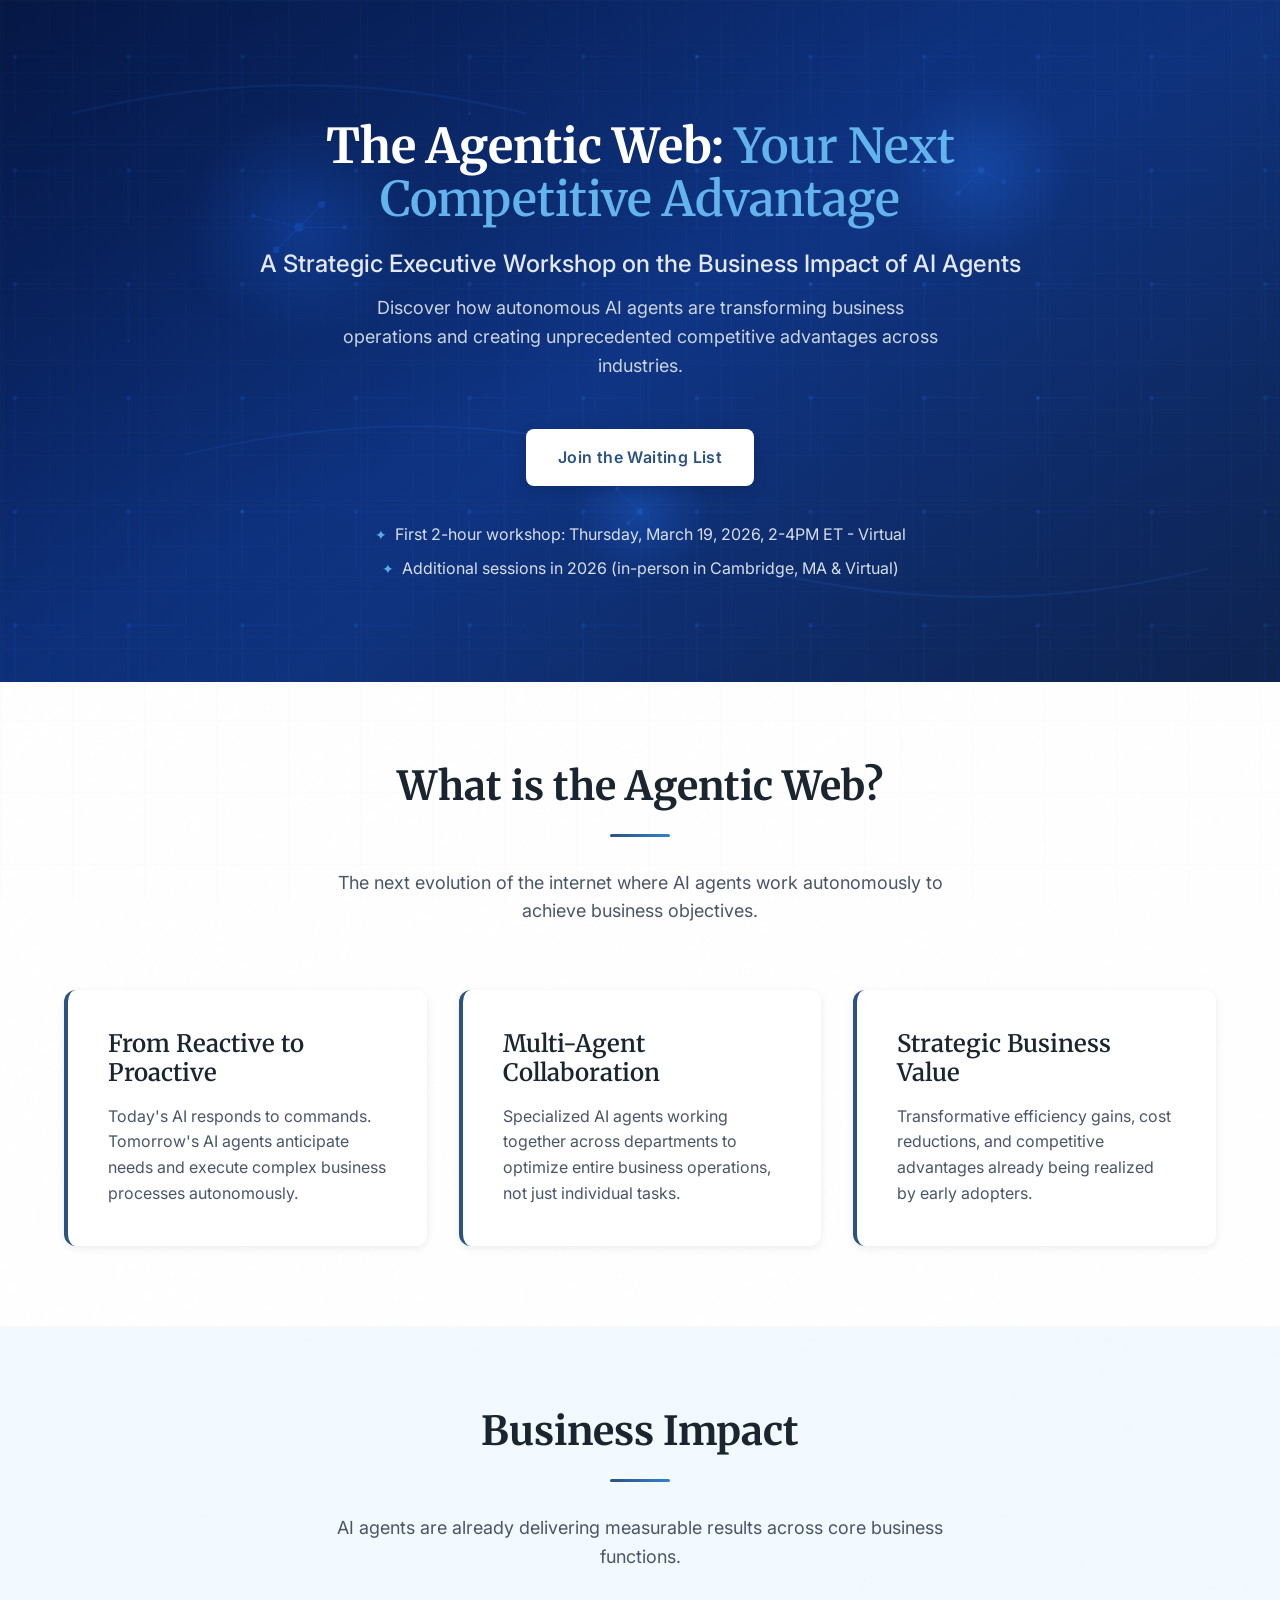
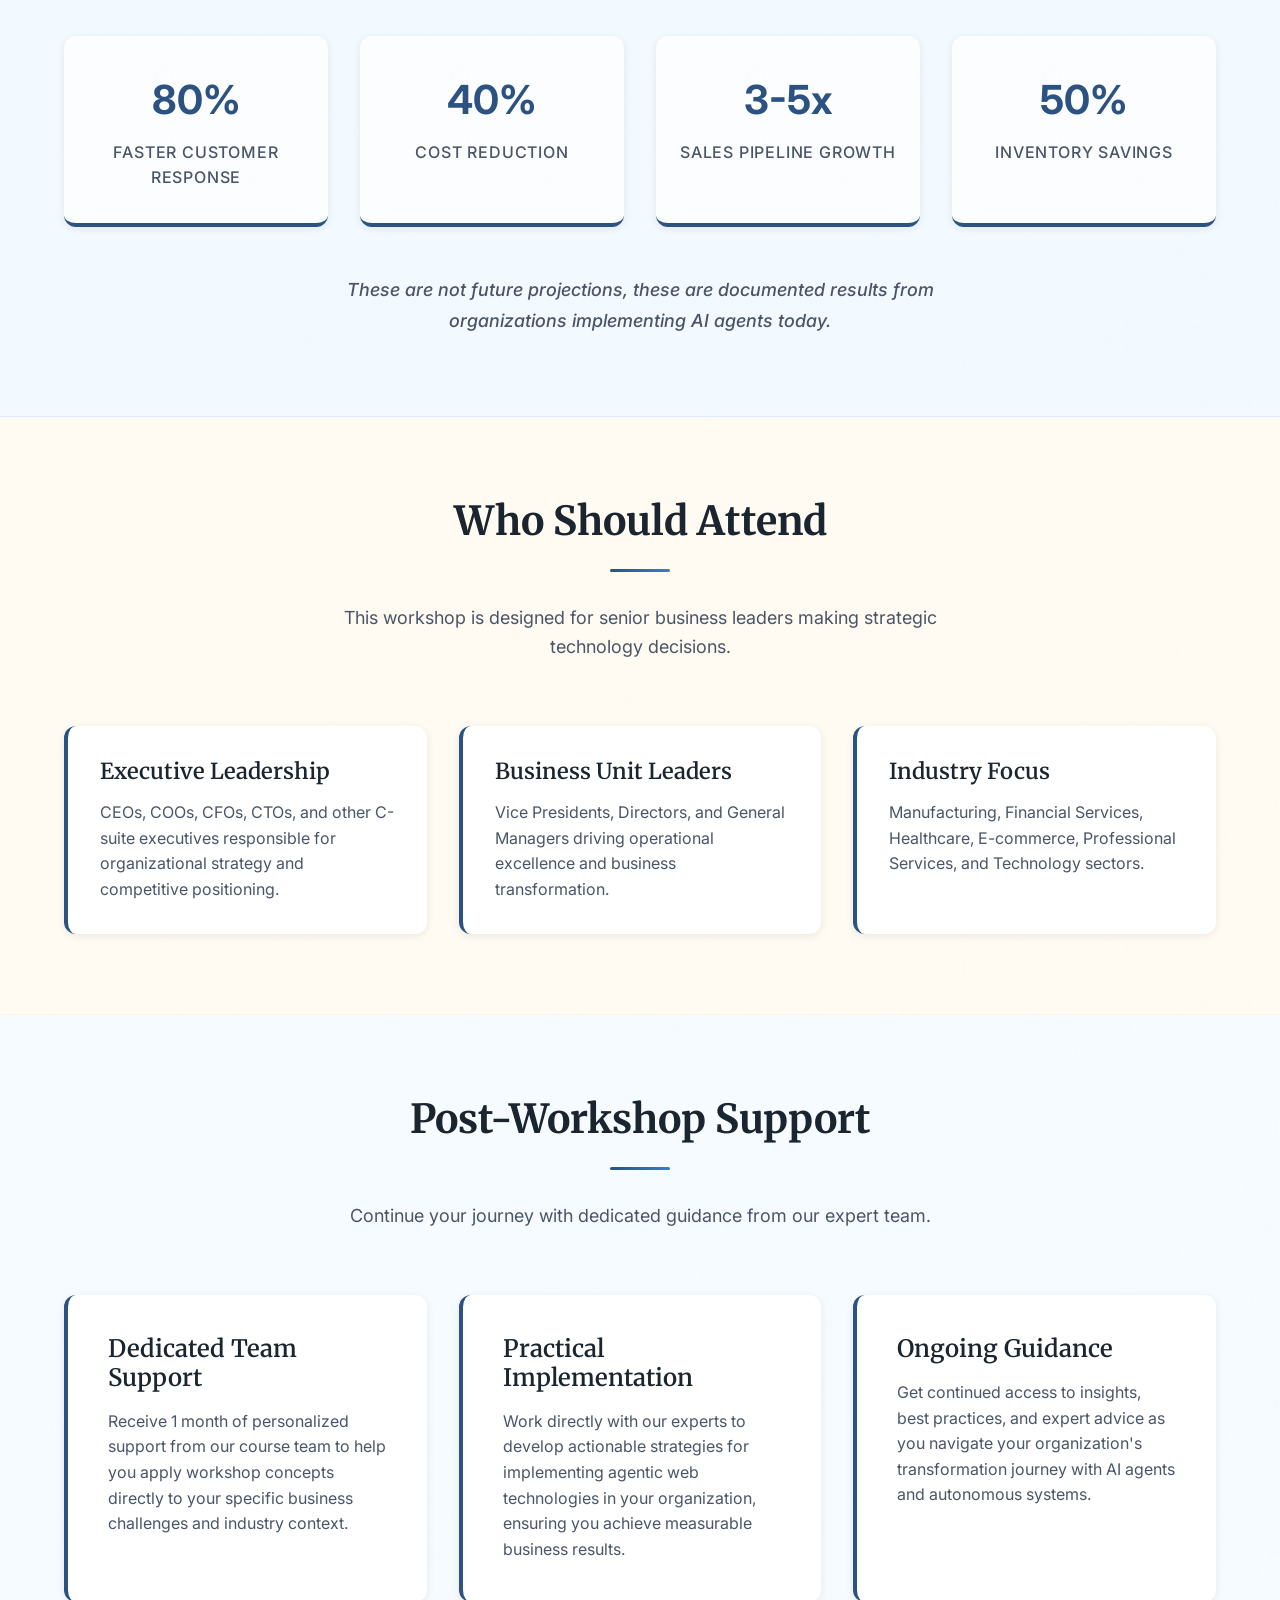
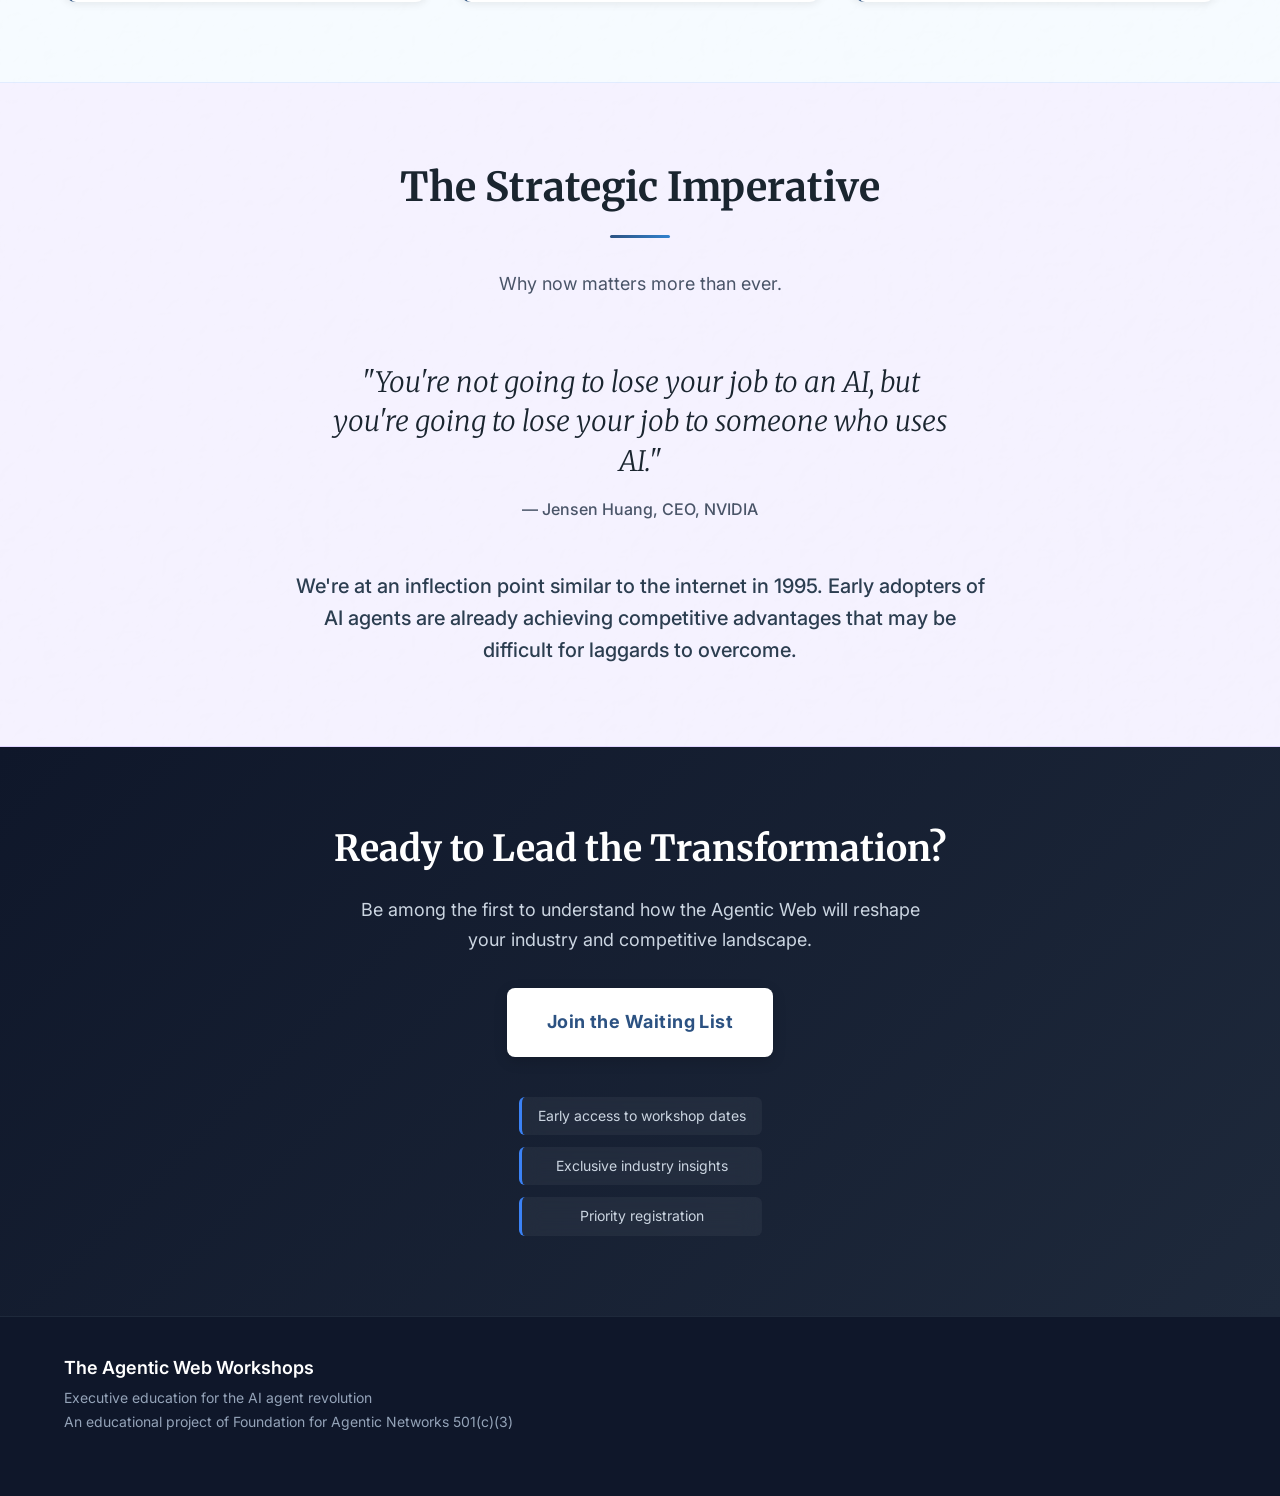
==== index.html @ 9bdf3706 "Update first workshop to Thu Mar 19 virtual, add time and Cambridge MA for future sessions Co-Author" ====
<!DOCTYPE html>
<html lang="en">
<head>
    <meta charset="UTF-8">
    <meta name="viewport" content="width=device-width, initial-scale=1.0">
    <title>The Agentic Web Workshop | Executive Education</title>

    <!-- Open Graph / Facebook -->
    <meta property="og:type" content="website">
    <meta property="og:url" content="https://agenticweb.school/">
    <meta property="og:title" content="The Agentic Web Workshop | Executive Education">
    <meta property="og:description" content="Discover how autonomous AI agents are transforming business operations and creating unprecedented competitive advantages. A strategic executive workshop on the business impact of AI agents.">
    <meta property="og:site_name" content="The Agentic Web Workshop">

    <!-- Twitter -->
    <meta property="twitter:card" content="summary">
    <meta property="twitter:url" content="https://agenticweb.school/">
    <meta property="twitter:title" content="The Agentic Web Workshop | Executive Education">
    <meta property="twitter:description" content="Discover how autonomous AI agents are transforming business operations and creating unprecedented competitive advantages. A strategic executive workshop on the business impact of AI agents.">

    <!-- Additional meta tags -->
    <meta name="description" content="Discover how autonomous AI agents are transforming business operations and creating unprecedented competitive advantages. A strategic executive workshop on the business impact of AI agents.">
    <meta name="keywords" content="AI agents, artificial intelligence, executive education, business transformation, workshop, agentic web, autonomous AI">
    <meta name="author" content="Foundation for Agentic Networks">

    <link rel="stylesheet" href="styles.css">
    <link rel="icon" type="image/svg+xml" href="favicon.svg">
    <link rel="preconnect" href="https://fonts.googleapis.com">
    <link rel="preconnect" href="https://fonts.gstatic.com" crossorigin>
    <link href="https://fonts.googleapis.com/css2?family=Inter:wght@300;400;500;600;700&family=Merriweather:wght@300;400;700&display=swap" rel="stylesheet">
</head>
<body>
    <header class="hero">
        <div class="container">
            <div class="hero-content">
                <h1>The Agentic Web: <span>Your Next Competitive Advantage</span></h1>
                <h2>A Strategic Executive Workshop on the Business Impact of AI Agents</h2>
                <p class="hero-description">Discover how autonomous AI agents are transforming business operations and creating unprecedented competitive advantages across industries.</p>
                <div class="cta-section">
                    <a href="https://forms.gle/TZWQmwri9NHWvNv88" class="cta-button primary" target="_blank">Join the Waiting List</a>
                </div>
                <div class="workshop-schedule">
                    <span class="schedule-item">First 2-hour workshop: Thursday, March 19, 2026, 2-4PM ET - Virtual</span>
                    <span class="schedule-item">Additional sessions in 2026 (in-person in Cambridge, MA & Virtual)</span>
                </div>
            </div>
        </div>
    </header>

    <main>
        <section class="overview">
            <div class="container">
                <div class="section-header">
                    <h2>What is the Agentic Web?</h2>
                    <div class="divider"></div>
                    <p class="section-subtitle">The next evolution of the internet where AI agents work autonomously to achieve business objectives.</p>
                </div>

                <div class="concept-grid">
                    <div class="concept">
                        <h3>From Reactive to Proactive</h3>
                        <p>Today's AI responds to commands. Tomorrow's AI agents anticipate needs and execute complex business processes autonomously.</p>
                    </div>
                    <div class="concept">
                        <h3>Multi-Agent Collaboration</h3>
                        <p>Specialized AI agents working together across departments to optimize entire business operations, not just individual tasks.</p>
                    </div>
                    <div class="concept">
                        <h3>Strategic Business Value</h3>
                        <p>Transformative efficiency gains, cost reductions, and competitive advantages already being realized by early adopters.</p>
                    </div>
                </div>
            </div>
        </section>

        <section class="impact">
            <div class="container">
                <div class="section-header">
                    <h2>Business Impact</h2>
                    <div class="divider"></div>
                    <p class="section-subtitle">AI agents are already delivering measurable results across core business functions.</p>
                </div>

                <div class="impact-highlights">
                    <div class="impact-stat">
                        <span class="stat-number">80%</span>
                        <span class="stat-label">Faster Customer Response</span>
                    </div>
                    <div class="impact-stat">
                        <span class="stat-number">40%</span>
                        <span class="stat-label">Cost Reduction</span>
                    </div>
                    <div class="impact-stat">
                        <span class="stat-number">3-5x</span>
                        <span class="stat-label">Sales Pipeline Growth</span>
                    </div>
                    <div class="impact-stat">
                        <span class="stat-number">50%</span>
                        <span class="stat-label">Inventory Savings</span>
                    </div>
                </div>

                <p class="impact-note">These are not future projections, these are documented results from organizations implementing AI agents today.</p>
            </div>
        </section>

        <section class="audience">
            <div class="container">
                <div class="section-header">
                    <h2>Who Should Attend</h2>
                    <div class="divider"></div>
                    <p class="section-subtitle">This workshop is designed for senior business leaders making strategic technology decisions.</p>
                </div>

                <div class="audience-highlights">
                    <div class="audience-group">
                        <h3>Executive Leadership</h3>
                        <p>CEOs, COOs, CFOs, CTOs, and other C-suite executives responsible for organizational strategy and competitive positioning.</p>
                    </div>
                    <div class="audience-group">
                        <h3>Business Unit Leaders</h3>
                        <p>Vice Presidents, Directors, and General Managers driving operational excellence and business transformation.</p>
                    </div>
                    <div class="audience-group">
                        <h3>Industry Focus</h3>
                        <p>Manufacturing, Financial Services, Healthcare, E-commerce, Professional Services, and Technology sectors.</p>
                    </div>
                </div>
            </div>
        </section>

        <section class="support">
            <div class="container">
                <div class="section-header">
                    <h2>Post-Workshop Support</h2>
                    <div class="divider"></div>
                    <p class="section-subtitle">Continue your journey with dedicated guidance from our expert team.</p>
                </div>

                <div class="support-content">
                    <div class="support-highlights">
                        <div class="support-feature">
                            <h3>Dedicated Team Support</h3>
                            <p>Receive 1 month of personalized support from our course team to help you apply workshop concepts directly to your specific business challenges and industry context.</p>
                        </div>
                        <div class="support-feature">
                            <h3>Practical Implementation</h3>
                            <p>Work directly with our experts to develop actionable strategies for implementing agentic web technologies in your organization, ensuring you achieve measurable business results.</p>
                        </div>
                        <div class="support-feature">
                            <h3>Ongoing Guidance</h3>
                            <p>Get continued access to insights, best practices, and expert advice as you navigate your organization's transformation journey with AI agents and autonomous systems.</p>
                        </div>
                    </div>
                </div>
            </div>
        </section>

        <section class="urgency">
            <div class="container">
                <div class="section-header">
                    <h2>The Strategic Imperative</h2>
                    <div class="divider"></div>
                    <p class="section-subtitle">Why now matters more than ever.</p>
                </div>

                <div class="quote-container">
                    <blockquote>"You're not going to lose your job to an AI, but you're going to lose your job to someone who uses AI."</blockquote>
                    <cite>— Jensen Huang, CEO, NVIDIA</cite>
                </div>

                <p class="urgency-message">We're at an inflection point similar to the internet in 1995. Early adopters of AI agents are already achieving competitive advantages that may be difficult for laggards to overcome.</p>
            </div>
        </section>

        </main>

    <footer class="final-cta">
        <div class="container">
            <div class="cta-content">
                <h2>Ready to Lead the Transformation?</h2>
                <p>Be among the first to understand how the Agentic Web will reshape your industry and competitive landscape.</p>
                <div class="cta-actions">
                    <a href="https://forms.gle/TZWQmwri9NHWvNv88" class="cta-button primary large" target="_blank">Join the Waiting List</a>
                    <div class="benefits">
                        <div class="benefit-item">Early access to workshop dates</div>
                        <div class="benefit-item">Exclusive industry insights</div>
                        <div class="benefit-item">Priority registration</div>
                    </div>
                </div>
            </div>
        </div>
    </footer>

    <footer class="site-footer">
        <div class="container">
            <div class="footer-content">
                <div class="footer-brand">
                    <h3>The Agentic Web Workshops</h3>
                    <p>Executive education for the AI agent revolution</p>
                    <p class="foundation-credit">An educational project of Foundation for Agentic Networks 501(c)(3)</p>
                </div>
            </div>
        </div>
  </body>
</html>
---- styles.css ----
/* Corporate Executive Education Landing Page */

/* Reset and base styles */
* {
    margin: 0;
    padding: 0;
    box-sizing: border-box;
}

body {
    font-family: 'Inter', sans-serif;
    line-height: 1.6;
    color: #2c3e50;
    background: linear-gradient(135deg, #fafafa 0%, #f5f5f4 100%),
                url('paper-texture.svg') repeat;
    background-blend-mode: overlay;
    font-weight: 400;
    position: relative;
}

body::before {
    content: '';
    position: fixed;
    top: 0;
    left: 0;
    right: 0;
    bottom: 0;
    background: url('data:image/svg+xml,<svg xmlns="http://www.w3.org/2000/svg" viewBox="0 0 100 100"><defs><pattern id="subtle" width="8" height="8" patternUnits="userSpaceOnUse"><path d="M 8 0 L 0 0 0 8" fill="none" stroke="rgba(100,116,139,0.03)" stroke-width="0.5"/></pattern></defs><rect width="100" height="100" fill="url(%23subtle)"/></svg>');
    pointer-events: none;
    z-index: 1;
}

h1, h2, h3, h4 {
    font-family: 'Merriweather', serif;
    font-weight: 700;
    line-height: 1.2;
    color: #1a252f;
}

p {
    margin-bottom: 1rem;
    color: #4a5568;
    line-height: 1.7;
}

.container {
    max-width: 1200px;
    margin: 0 auto;
    padding: 0 24px;
}

/* Hero Section */
.hero {
    background: linear-gradient(135deg, #1a365d 0%, #2c5282 50%, #2a4365 100%),
                url('hero-bg.svg') center/cover;
    background-blend-mode: overlay;
    color: #ffffff;
    padding: 120px 0 80px;
    text-align: center;
    position: relative;
    overflow: hidden;
}

.hero::before {
    content: '';
    position: absolute;
    top: 0;
    left: 0;
    right: 0;
    bottom: 0;
    background: url('data:image/svg+xml,<svg xmlns="http://www.w3.org/2000/svg" viewBox="0 0 100 100"><defs><pattern id="grid" width="10" height="10" patternUnits="userSpaceOnUse"><path d="M 10 0 L 0 0 0 10" fill="none" stroke="rgba(255,255,255,0.03)" stroke-width="0.5"/></pattern></defs><rect width="100" height="100" fill="url(%23grid)"/></svg>');
    background-size: 20px 20px;
    opacity: 0.5;
    z-index: 1;
}

.hero-content {
    position: relative;
    z-index: 10;
    max-width: 800px;
    margin: 0 auto;
}

.hero-content h1 {
    font-size: 3rem;
    font-weight: 700;
    margin-bottom: 1.5rem;
    line-height: 1.1;
    color: #ffffff;
}

.hero-content h1 span {
    color: #63b3ed;
    font-weight: 600;
}

.hero-content h2 {
    font-family: 'Inter', sans-serif;
    font-size: 1.5rem;
    font-weight: 500;
    margin-bottom: 1rem;
    color: #e2e8f0;
}

.workshop-schedule {
    display: flex;
    justify-content: center;
    gap: 0;
    margin-top: 2rem;
    margin-bottom: 1rem;
    flex-wrap: wrap;
}

.schedule-item {
    color: #e2e8f0;
    padding: 0.25rem 0.2rem;
    font-size: 1rem;
    font-family: 'Inter', sans-serif;
    font-weight: 400;
    opacity: 0.95;
    position: relative;
    transition: opacity 0.2s ease;
}

.schedule-item::before {
    content: '✦';
    color: #63b3ed;
    margin-right: 0.5rem;
    font-style: normal;
    font-size: 0.875rem;
}

.schedule-item:hover {
    opacity: 1;
    color: #ffffff;
}

.schedule-link {
    color: #f1f5f9;
    text-decoration: underline;
    transition: color 0.2s ease;
}

.schedule-link:hover {
    color: #ffffff;
}

.hero-description {
    font-family: 'Inter', sans-serif;
    font-size: 1.125rem;
    max-width: 600px;
    margin: 0 auto 3rem;
    color: #cbd5e0;
    font-weight: 400;
    line-height: 1.6;
}

.foundation-credit-hero {
    font-family: 'Inter', sans-serif;
    font-size: 0.875rem;
    color: #f1f5f9;
    font-weight: 500;
    margin-top: 1.5rem;
    opacity: 0.9;
    text-shadow: 0 1px 2px rgba(0, 0, 0, 0.3);
}

.cta-section {
    display: flex;
    justify-content: center;
    gap: 1rem;
    flex-wrap: wrap;
}

.cta-button {
    padding: 16px 32px;
    border: none;
    border-radius: 8px;
    font-family: 'Inter', sans-serif;
    font-size: 1rem;
    font-weight: 600;
    cursor: pointer;
    transition: all 0.2s ease;
    text-decoration: none;
    display: inline-block;
    text-transform: none;
    letter-spacing: 0.025em;
}

.cta-button.primary {
    background: #ffffff;
    color: #2c5282;
    box-shadow: 0 4px 14px rgba(0, 0, 0, 0.15);
}

.cta-button.primary:hover {
    background: #f7fafc;
    transform: translateY(-1px);
    box-shadow: 0 6px 20px rgba(0, 0, 0, 0.2);
}

.cta-button.secondary {
    background: transparent;
    color: #ffffff;
    border: 2px solid #ffffff;
}

.cta-button.secondary:hover {
    background: rgba(255, 255, 255, 0.1);
    border-color: #e2e8f0;
}

.cta-button.large {
    padding: 20px 40px;
    font-size: 1.125rem;
    font-weight: 700;
}

/* Common section styles */
section {
    padding: 80px 0;
    position: relative;
    z-index: 2;
}

/* Section-specific backgrounds - balanced for paper texture visibility */
section.overview {
    background: rgba(255, 255, 255, 0.4);
    border-bottom: 1px solid rgba(200, 200, 200, 0.1);
}

section.impact {
    background: rgba(230, 244, 255, 0.5);
    border-bottom: 1px solid rgba(100, 150, 255, 0.15);
}

section.audience {
    background: rgba(255, 248, 230, 0.5);
    border-bottom: 1px solid rgba(255, 200, 100, 0.15);
}

section.urgency {
    background: rgba(235, 230, 255, 0.5);
    border-bottom: 1px solid rgba(150, 100, 255, 0.2);
}

.section-header {
    text-align: center;
    margin-bottom: 4rem;
}

.section-header h2 {
    font-size: 2.5rem;
    margin-bottom: 1.5rem;
    font-weight: 700;
}

.section-header .divider {
    width: 60px;
    height: 3px;
    background: linear-gradient(90deg, #2c5282, #3182ce);
    margin: 0 auto 2rem;
    border-radius: 2px;
}

.section-subtitle {
    font-family: 'Inter', sans-serif;
    font-size: 1.125rem;
    max-width: 650px;
    margin: 0 auto;
    color: #4a5568;
    font-weight: 400;
    line-height: 1.6;
}

/* Concept Section */
.concept-grid {
    display: grid;
    grid-template-columns: repeat(auto-fit, minmax(350px, 1fr));
    gap: 2rem;
    margin-top: 3rem;
}

.concept {
    background: rgba(255, 255, 255, 0.95);
    padding: 2.5rem;
    border-radius: 12px;
    box-shadow: 0 2px 8px rgba(0, 0, 0, 0.08);
    border-left: 4px solid #2c5282;
    transition: all 0.2s ease;
}

.concept:hover {
    box-shadow: 0 4px 16px rgba(0, 0, 0, 0.12);
    transform: translateY(-2px);
}

.concept h3 {
    font-size: 1.5rem;
    margin-bottom: 1rem;
    color: #1a252f;
    font-weight: 600;
}

.concept p {
    color: #4a5568;
    line-height: 1.6;
    margin-bottom: 0;
}

/* Impact Section */
.impact-highlights {
    display: grid;
    grid-template-columns: repeat(auto-fit, minmax(200px, 1fr));
    gap: 2rem;
    margin: 3rem 0;
}

.impact-stat {
    text-align: center;
    background: rgba(255, 255, 255, 0.7);
    padding: 2rem 1.5rem;
    border-radius: 12px;
    box-shadow: 0 2px 8px rgba(0, 0, 0, 0.08);
    border-bottom: 4px solid #2c5282;
    transition: all 0.2s ease;
    position: relative;
}

.impact-stat::before {
    content: '';
    position: absolute;
    top: 0;
    left: 0;
    right: 0;
    bottom: 0;
    background: url('paper-texture.svg') center/cover;
    opacity: 0.3;
    border-radius: 12px;
    z-index: -1;
}

.impact-stat:hover {
    box-shadow: 0 4px 16px rgba(0, 0, 0, 0.12);
    transform: translateY(-2px);
}

.stat-number {
    display: block;
    font-family: 'Inter', sans-serif;
    font-size: 2.5rem;
    font-weight: 700;
    color: #2c5282;
    margin-bottom: 0.5rem;
}

.stat-label {
    font-family: 'Inter', sans-serif;
    font-size: 1rem;
    color: #4a5568;
    font-weight: 500;
    text-transform: uppercase;
    letter-spacing: 0.05em;
}

.impact-note {
    text-align: center;
    font-family: 'Inter', sans-serif;
    font-size: 1.125rem;
    color: #4a5568;
    font-weight: 500;
    max-width: 600px;
    margin: 0 auto;
    font-style: italic;
}

/* Agenda Section */
.agenda-timeline {
    max-width: 900px;
    margin: 0 auto;
}

.agenda-module {
    background: #ffffff;
    border-radius: 12px;
    margin-bottom: 2rem;
    box-shadow: 0 2px 8px rgba(0, 0, 0, 0.06);
    overflow: hidden;
    border: 1px solid #e2e8f0;
}

.module-header {
    background: linear-gradient(135deg, #2c5282 0%, #3182ce 100%);
    color: #ffffff;
    padding: 1.5rem 2rem;
    display: flex;
    justify-content: space-between;
    align-items: center;
    flex-wrap: wrap;
    gap: 1rem;
}

.module-time {
    font-family: 'Inter', sans-serif;
    font-size: 0.875rem;
    font-weight: 700;
    background: rgba(255, 255, 255, 0.15);
    padding: 6px 12px;
    border-radius: 6px;
    text-transform: uppercase;
    letter-spacing: 0.05em;
}

.module-header h3 {
    color: #ffffff;
    font-size: 1.5rem;
    margin: 0;
    font-weight: 600;
}

.module-content {
    padding: 2rem;
}

.module-content h4 {
    font-size: 1.125rem;
    color: #2c5282;
    margin-bottom: 0.75rem;
    font-weight: 600;
}

.module-content p {
    color: #4a5568;
    font-size: 1rem;
    margin-bottom: 1.5rem;
    line-height: 1.6;
}

.module-content p:last-child {
    margin-bottom: 0;
}

/* Business Impact Section */
.impact-grid {
    display: grid;
    grid-template-columns: repeat(auto-fit, minmax(350px, 1fr));
    gap: 2rem;
    margin-top: 3rem;
}

.impact-card {
    background: #ffffff;
    border-radius: 12px;
    padding: 2rem;
    box-shadow: 0 2px 8px rgba(0, 0, 0, 0.08);
    border: 1px solid #e2e8f0;
    transition: all 0.2s ease;
}

.impact-card:hover {
    box-shadow: 0 4px 16px rgba(0, 0, 0, 0.12);
    transform: translateY(-1px);
}

.card-header {
    display: flex;
    justify-content: space-between;
    align-items: flex-start;
    margin-bottom: 1.5rem;
    flex-wrap: wrap;
    gap: 0.5rem;
}

.card-header h3 {
    font-size: 1.5rem;
    color: #1a252f;
    margin: 0;
    font-weight: 600;
}

.industry-tag {
    font-family: 'Inter', sans-serif;
    font-size: 0.75rem;
    font-weight: 600;
    background: #edf2f7;
    color: #4a5568;
    padding: 4px 10px;
    border-radius: 4px;
    text-transform: uppercase;
    letter-spacing: 0.05em;
}

.metrics {
    display: flex;
    gap: 2rem;
    margin-bottom: 1.5rem;
    flex-wrap: wrap;
}

.metric {
    text-align: center;
}

.metric-value {
    display: block;
    font-family: 'Inter', sans-serif;
    font-size: 2rem;
    font-weight: 700;
    color: #2c5282;
    margin-bottom: 0.25rem;
}

.metric-label {
    font-family: 'Inter', sans-serif;
    font-size: 0.875rem;
    color: #4a5568;
    font-weight: 500;
    text-transform: uppercase;
    letter-spacing: 0.05em;
}

.case-summary {
    color: #4a5568;
    font-size: 1rem;
    line-height: 1.6;
    margin-bottom: 0;
}

/* Audience Section */
.audience-highlights {
    display: grid;
    grid-template-columns: repeat(auto-fit, minmax(300px, 1fr));
    gap: 2rem;
    margin-top: 3rem;
}

.audience-group {
    background: #ffffff;
    padding: 2rem;
    border-radius: 12px;
    box-shadow: 0 2px 8px rgba(0, 0, 0, 0.08);
    border-left: 4px solid #2c5282;
    transition: all 0.2s ease;
}

.audience-group:hover {
    box-shadow: 0 4px 16px rgba(0, 0, 0, 0.12);
    transform: translateY(-2px);
}

.audience-group h3 {
    font-size: 1.375rem;
    margin-bottom: 1rem;
    color: #1a252f;
    font-weight: 600;
}

.audience-group p {
    color: #4a5568;
    line-height: 1.6;
    margin-bottom: 0;
}

/* Urgency Section */
.quote-container {
    text-align: center;
    margin: 3rem auto;
    max-width: 700px;
}

.quote-container blockquote {
    font-family: 'Merriweather', serif;
    font-size: 2rem;
    font-weight: 600;
    line-height: 1.3;
    margin-bottom: 1rem;
    color: #1e293b;
    position: relative;
}

.quote-container cite {
    font-family: 'Inter', sans-serif;
    font-size: 1rem;
    color: #4a5568;
    font-style: normal;
    font-weight: 500;
}

/* Urgency Section */
.urgency {
    background: #f8fafc;
}

/* Support Section */
.support {
    background: rgba(240, 248, 255, 0.6);
    border-bottom: 1px solid rgba(100, 150, 255, 0.15);
}

.support-highlights {
    display: grid;
    grid-template-columns: repeat(auto-fit, minmax(350px, 1fr));
    gap: 2rem;
    margin-top: 3rem;
}

.support-feature {
    background: #ffffff;
    padding: 2.5rem;
    border-radius: 12px;
    box-shadow: 0 2px 8px rgba(0, 0, 0, 0.08);
    border-left: 4px solid #2c5282;
    transition: all 0.2s ease;
}

.support-feature:hover {
    box-shadow: 0 4px 16px rgba(0, 0, 0, 0.12);
    transform: translateY(-2px);
}

.support-feature h3 {
    font-size: 1.5rem;
    margin-bottom: 1rem;
    color: #1a252f;
    font-weight: 600;
}

.support-feature p {
    color: #4a5568;
    line-height: 1.6;
    margin-bottom: 0;
}

.urgency .quote-container blockquote {
    color: #1a252f !important;
    font-size: 1.75rem;
    line-height: 1.4;
}

.urgency .quote-container cite {
    color: #4a5568;
}

.urgency-message {
    text-align: center;
    font-family: 'Inter', sans-serif;
    font-size: 1.25rem;
    line-height: 1.6;
    color: #2c3e50;
    max-width: 700px;
    margin: 2rem auto 0;
    font-weight: 500;
}

/* Strategic Imperative Section */
.strategic-imperative {
    background: linear-gradient(135deg, #1e293b 0%, #334155 100%);
    color: #ffffff;
    padding: 100px 0;
}

.imperative-content {
    max-width: 800px;
    margin: 0 auto;
    text-align: center;
}

.strategic-imperative h2 {
    color: #ffffff;
    font-size: 2.5rem;
    margin-bottom: 3rem;
    font-weight: 700;
}

.quote-container {
    margin-bottom: 3rem;
    padding: 0 2rem;
}

.quote-container blockquote {
    font-family: 'Merriweather', serif;
    font-size: 1.875rem;
    font-weight: 300;
    font-style: italic;
    line-height: 1.3;
    margin-bottom: 1rem;
    color: #f1f5f9;
    position: relative;
}


.quote-container cite {
    font-family: 'Inter', sans-serif;
    font-size: 1rem;
    color: #94a3b8;
    font-style: normal;
    font-weight: 500;
}

.strategic-imperative p {
    font-family: 'Inter', sans-serif;
    font-size: 1.125rem;
    line-height: 1.7;
    color: #cbd5e1;
    margin-bottom: 0;
}

/* Final CTA Section */
.final-cta {
    background: linear-gradient(135deg, #0f172a 0%, #1e293b 100%);
    color: #ffffff;
    padding: 80px 0;
    text-align: center;
}

.cta-content h2 {
    color: #ffffff;
    font-size: 2.25rem;
    margin-bottom: 1.5rem;
    font-weight: 700;
}

.cta-content p {
    font-family: 'Inter', sans-serif;
    font-size: 1.125rem;
    color: #cbd5e1;
    margin-bottom: 2rem;
    max-width: 600px;
    margin-left: auto;
    margin-right: auto;
}

.cta-actions {
    display: flex;
    flex-direction: column;
    align-items: center;
    gap: 1rem;
}

.benefits {
    display: flex;
    flex-direction: column;
    gap: 0.75rem;
    margin-top: 1.5rem;
    max-width: 400px;
    margin-left: auto;
    margin-right: auto;
}

.benefit-item {
    font-family: 'Inter', sans-serif;
    font-size: 0.875rem;
    color: #cbd5e1;
    text-align: center;
    padding: 0.5rem 1rem;
    background: rgba(255, 255, 255, 0.05);
    border-radius: 6px;
    border-left: 3px solid #3b82f6;
    backdrop-filter: blur(10px);
}

/* Site Footer */
.site-footer {
    background: #0f172a;
    color: #ffffff;
    padding: 40px 0 30px;
    border-top: 1px solid #1e293b;
}

.footer-content {
    display: flex;
    justify-content: space-between;
    align-items: center;
    margin-bottom: 2rem;
    flex-wrap: wrap;
    gap: 1rem;
}

.footer-brand h3 {
    font-family: 'Inter', sans-serif;
    font-size: 1.125rem;
    color: #ffffff;
    margin-bottom: 0.5rem;
    font-weight: 600;
}

.footer-brand p {
    font-family: 'Inter', sans-serif;
    color: #94a3b8;
    font-size: 0.875rem;
    margin-bottom: 0;
}

.footer-contact {
    font-family: 'Inter', sans-serif;
}

.footer-contact a {
    color: #3b82f6;
    text-decoration: none;
    font-weight: 500;
    transition: color 0.2s ease;
}

.footer-contact a:hover {
    color: #60a5fa;
}

.footer-bottom {
    padding-top: 1.5rem;
    border-top: 1px solid #1e293b;
    text-align: center;
}

.footer-bottom p {
    font-family: 'Inter', sans-serif;
    color: #64748b;
    font-size: 0.75rem;
    margin-bottom: 0;
}

/* Responsive Design */
@media (max-width: 968px) {
    .hero-content h1 {
        font-size: 2.75rem;
    }

    .hero-content h2 {
        font-size: 1.5rem;
    }

    .workshop-details {
        gap: 1.5rem;
    }

    .outcomes-grid {
        grid-template-columns: repeat(auto-fit, minmax(250px, 1fr));
        gap: 1.5rem;
    }

    .impact-grid {
        grid-template-columns: 1fr;
        gap: 1.5rem;
    }

    .audience-composition {
        grid-template-columns: 1fr;
        gap: 2rem;
    }

    .footer-content {
        grid-template-columns: 1fr;
        gap: 2rem;
    }

    .metrics {
        gap: 1.5rem;
    }
}

@media (max-width: 640px) {
    .container {
        padding: 0 16px;
    }

    section {
        padding: 60px 0;
    }

    .hero {
        padding: 80px 0 60px;
    }

    .hero-content h1 {
        font-size: 2.25rem;
    }

    .hero-content h2 {
        font-size: 1.25rem;
    }

    .workshop-details {
        flex-direction: column;
        align-items: center;
        gap: 1rem;
    }

    .cta-section {
        flex-direction: column;
        align-items: center;
    }

    .cta-button {
        width: 100%;
        max-width: 280px;
    }

    .section-header h2 {
        font-size: 2rem;
    }

    .outcomes-grid {
        grid-template-columns: 1fr;
    }

    .agenda-module {
        margin-bottom: 1.5rem;
    }

    .module-header {
        padding: 1.25rem 1.5rem;
    }

    .module-content {
        padding: 1.5rem;
    }

    .module-header h3 {
        font-size: 1.25rem;
    }

    .card-header {
        flex-direction: column;
        align-items: flex-start;
    }

    .metrics {
        justify-content: center;
        gap: 2rem;
    }

    .metric-value {
        font-size: 1.75rem;
    }

    .role-categories {
        grid-template-columns: 1fr;
    }

    .industry-grid {
        grid-template-columns: repeat(2, 1fr);
    }

    .quote-container blockquote {
        font-size: 1.5rem;
    }

    .strategic-imperative h2 {
        font-size: 2rem;
    }

    .registration-cta {
        padding: 60px 0;
    }

    .registration-cta h2 {
        font-size: 2rem;
    }
}

@media (max-width: 480px) {
    .hero-content h1 {
        font-size: 1.875rem;
    }

    .hero-content h2 {
        font-size: 1.125rem;
    }

    .hero-description {
        font-size: 1rem;
    }

    .section-header h2 {
        font-size: 1.75rem;
    }

    .outcome {
        padding: 2rem 1.5rem;
    }

    .impact-card {
        padding: 1.5rem;
    }

    .module-header {
        flex-direction: column;
        align-items: flex-start;
        gap: 0.75rem;
    }

    .quote-container {
        padding: 0 1rem;
    }

    .quote-container blockquote {
        font-size: 1.25rem;
    }
}
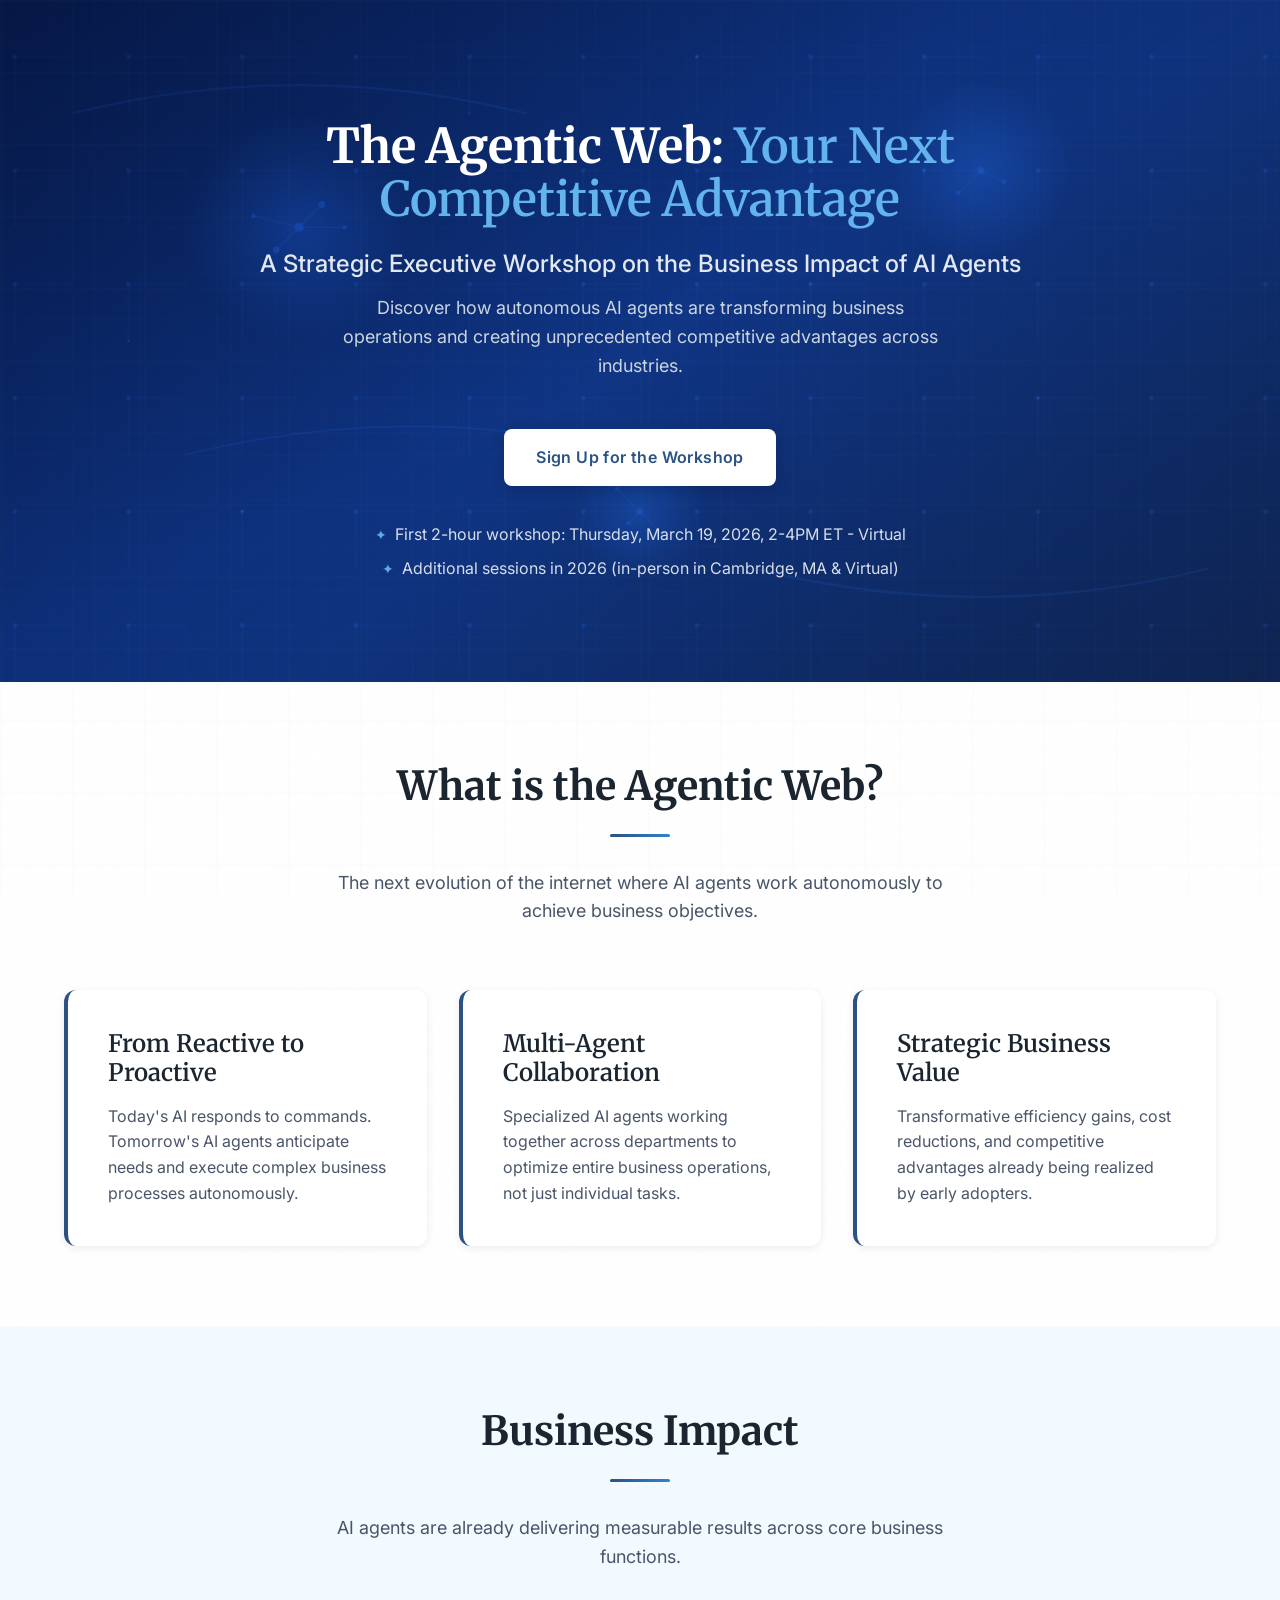
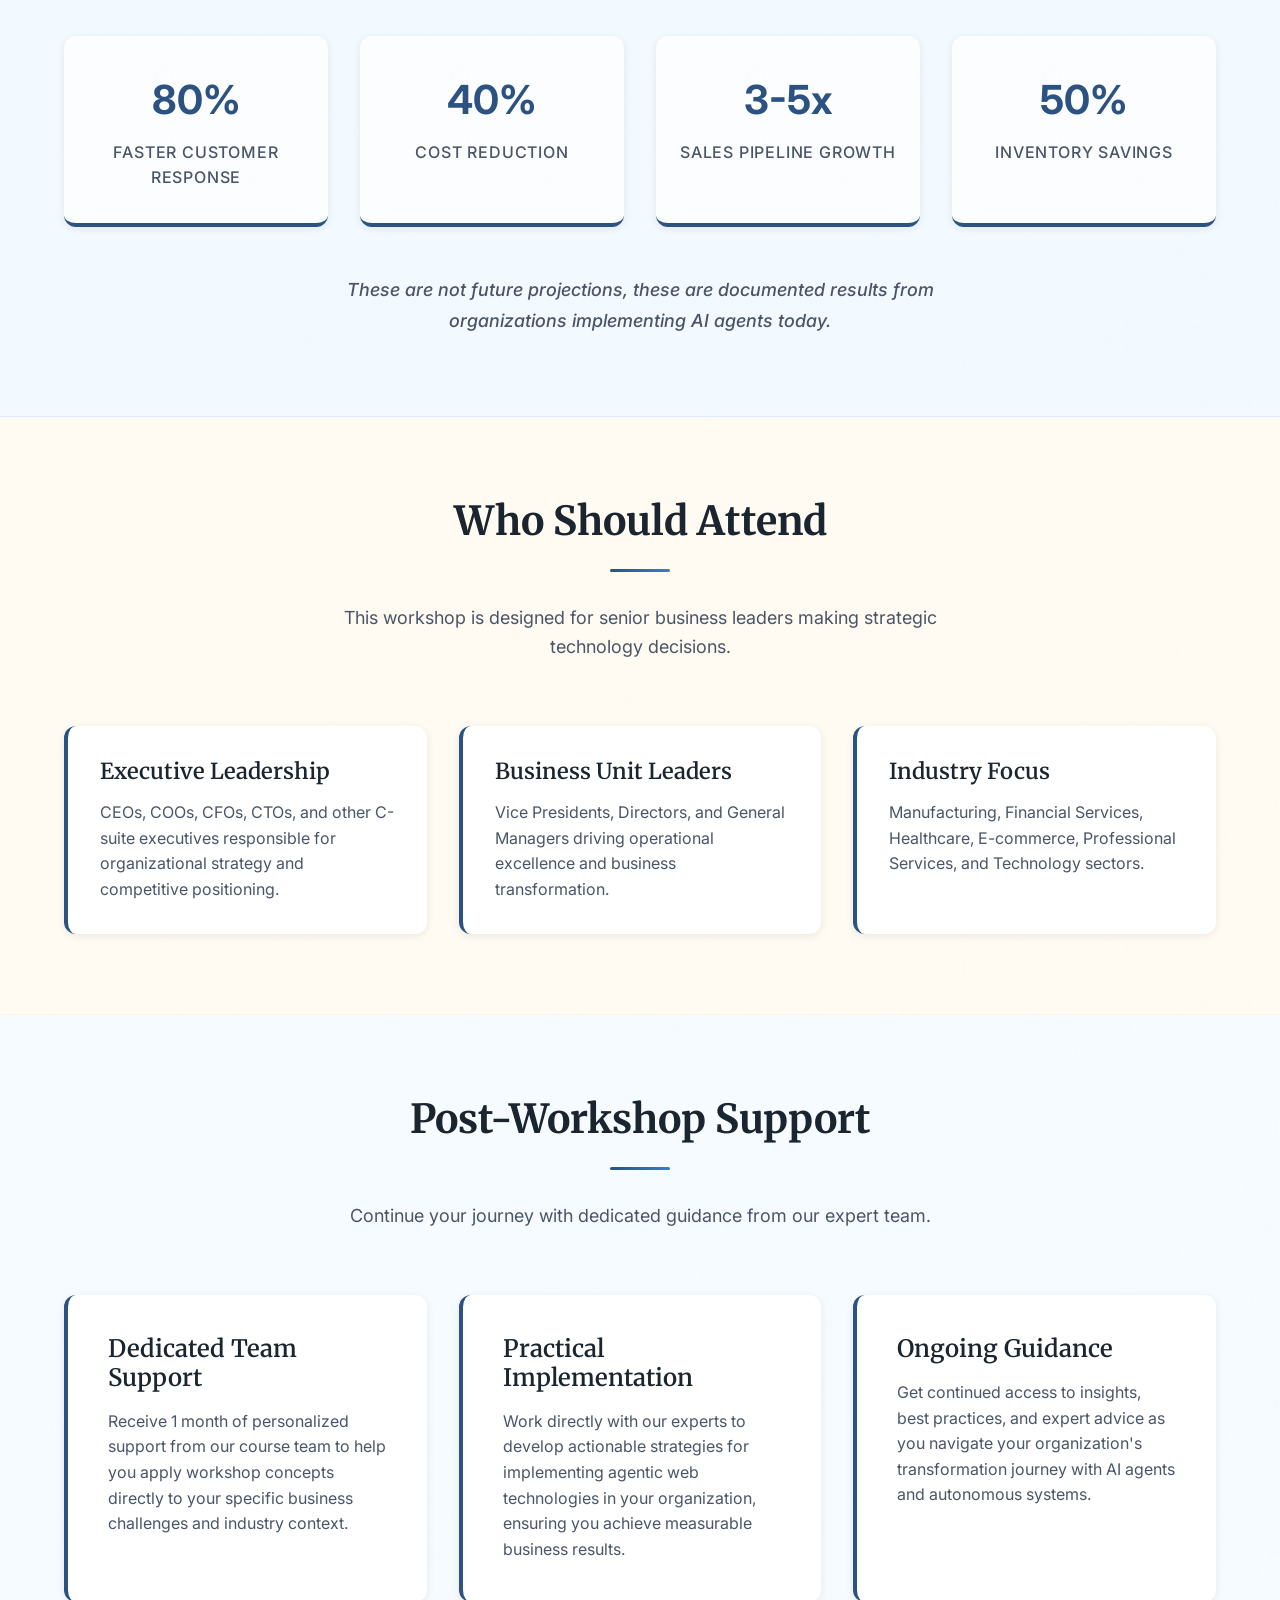
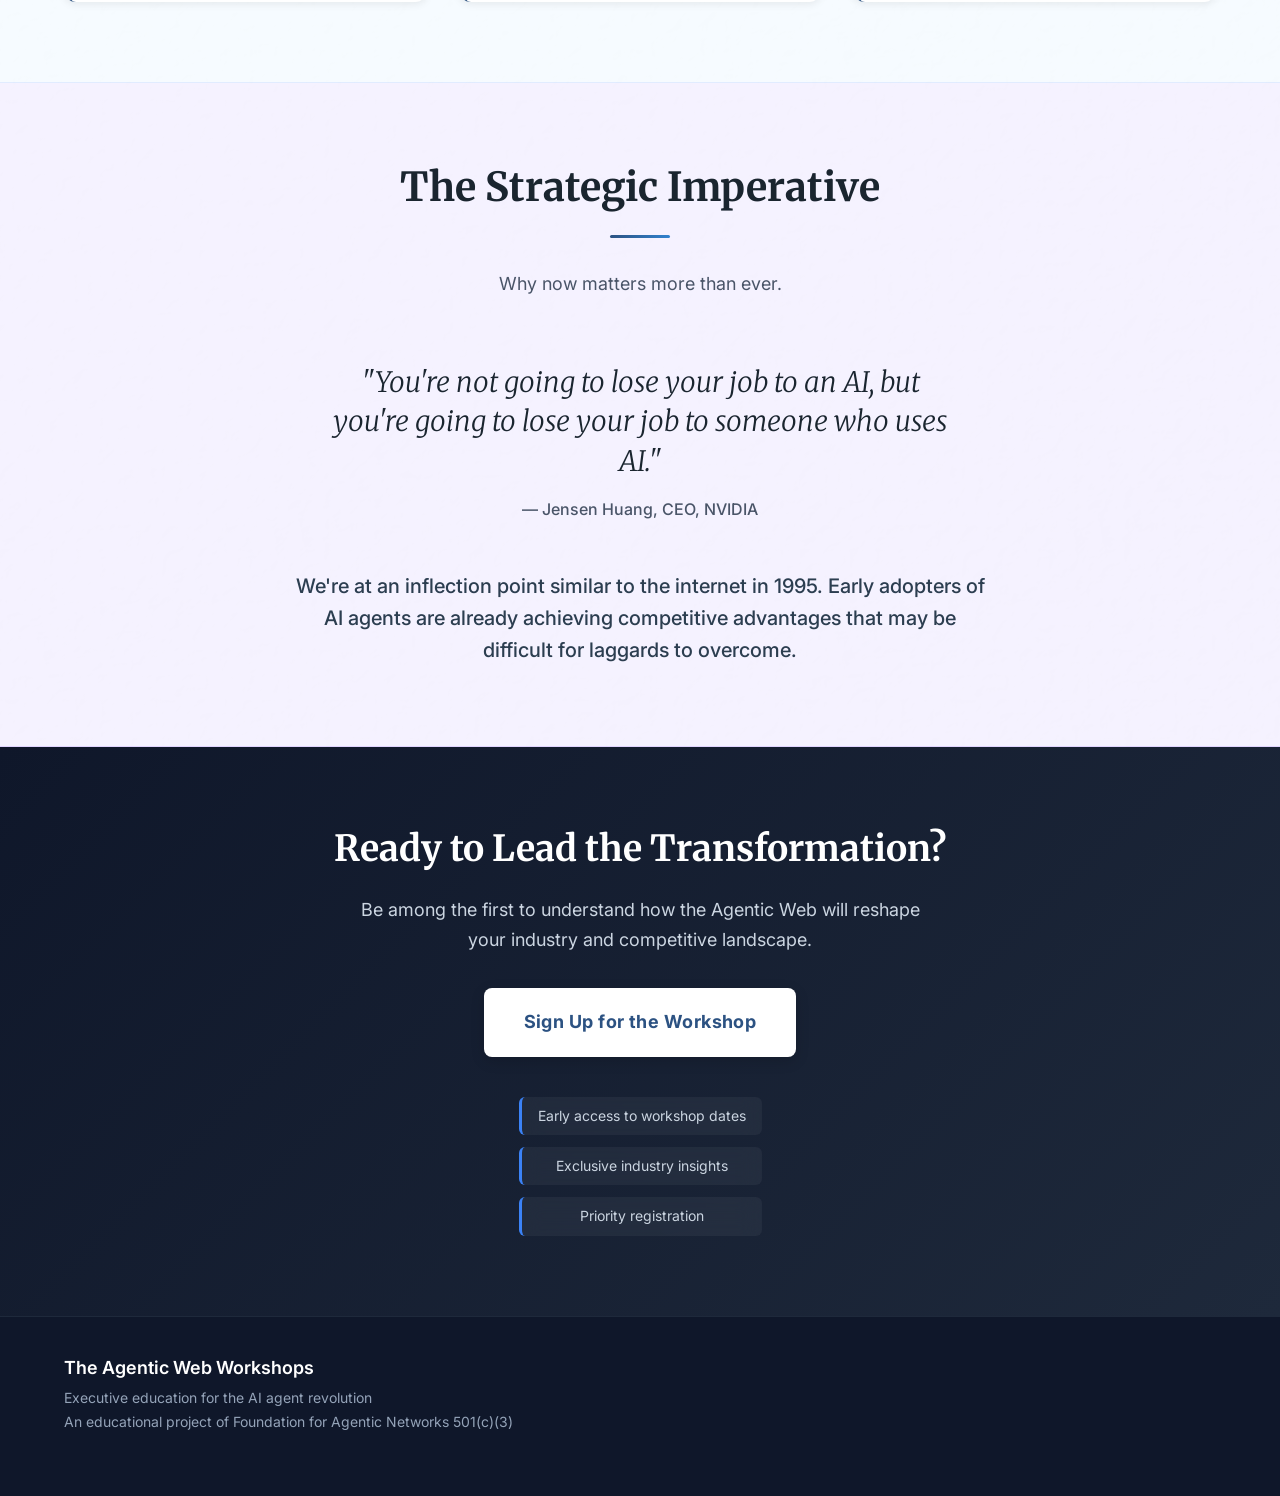
==== commit 0d9eee83: "Rename CTA button from 'Join the Waiting List' to 'Sign Up for the Workshop' Co-Authored-By: Claude " ====
--- a/index.html
+++ b/index.html
@@ -37,7 +37,7 @@
                 <h2>A Strategic Executive Workshop on the Business Impact of AI Agents</h2>
                 <p class="hero-description">Discover how autonomous AI agents are transforming business operations and creating unprecedented competitive advantages across industries.</p>
                 <div class="cta-section">
-                    <a href="https://forms.gle/TZWQmwri9NHWvNv88" class="cta-button primary" target="_blank">Join the Waiting List</a>
+                    <a href="https://forms.gle/TZWQmwri9NHWvNv88" class="cta-button primary" target="_blank">Sign Up for the Workshop</a>
                 </div>
                 <div class="workshop-schedule">
                     <span class="schedule-item">First 2-hour workshop: Thursday, March 19, 2026, 2-4PM ET - Virtual</span>
@@ -181,7 +181,7 @@
                 <h2>Ready to Lead the Transformation?</h2>
                 <p>Be among the first to understand how the Agentic Web will reshape your industry and competitive landscape.</p>
                 <div class="cta-actions">
-                    <a href="https://forms.gle/TZWQmwri9NHWvNv88" class="cta-button primary large" target="_blank">Join the Waiting List</a>
+                    <a href="https://forms.gle/TZWQmwri9NHWvNv88" class="cta-button primary large" target="_blank">Sign Up for the Workshop</a>
                     <div class="benefits">
                         <div class="benefit-item">Early access to workshop dates</div>
                         <div class="benefit-item">Exclusive industry insights</div>
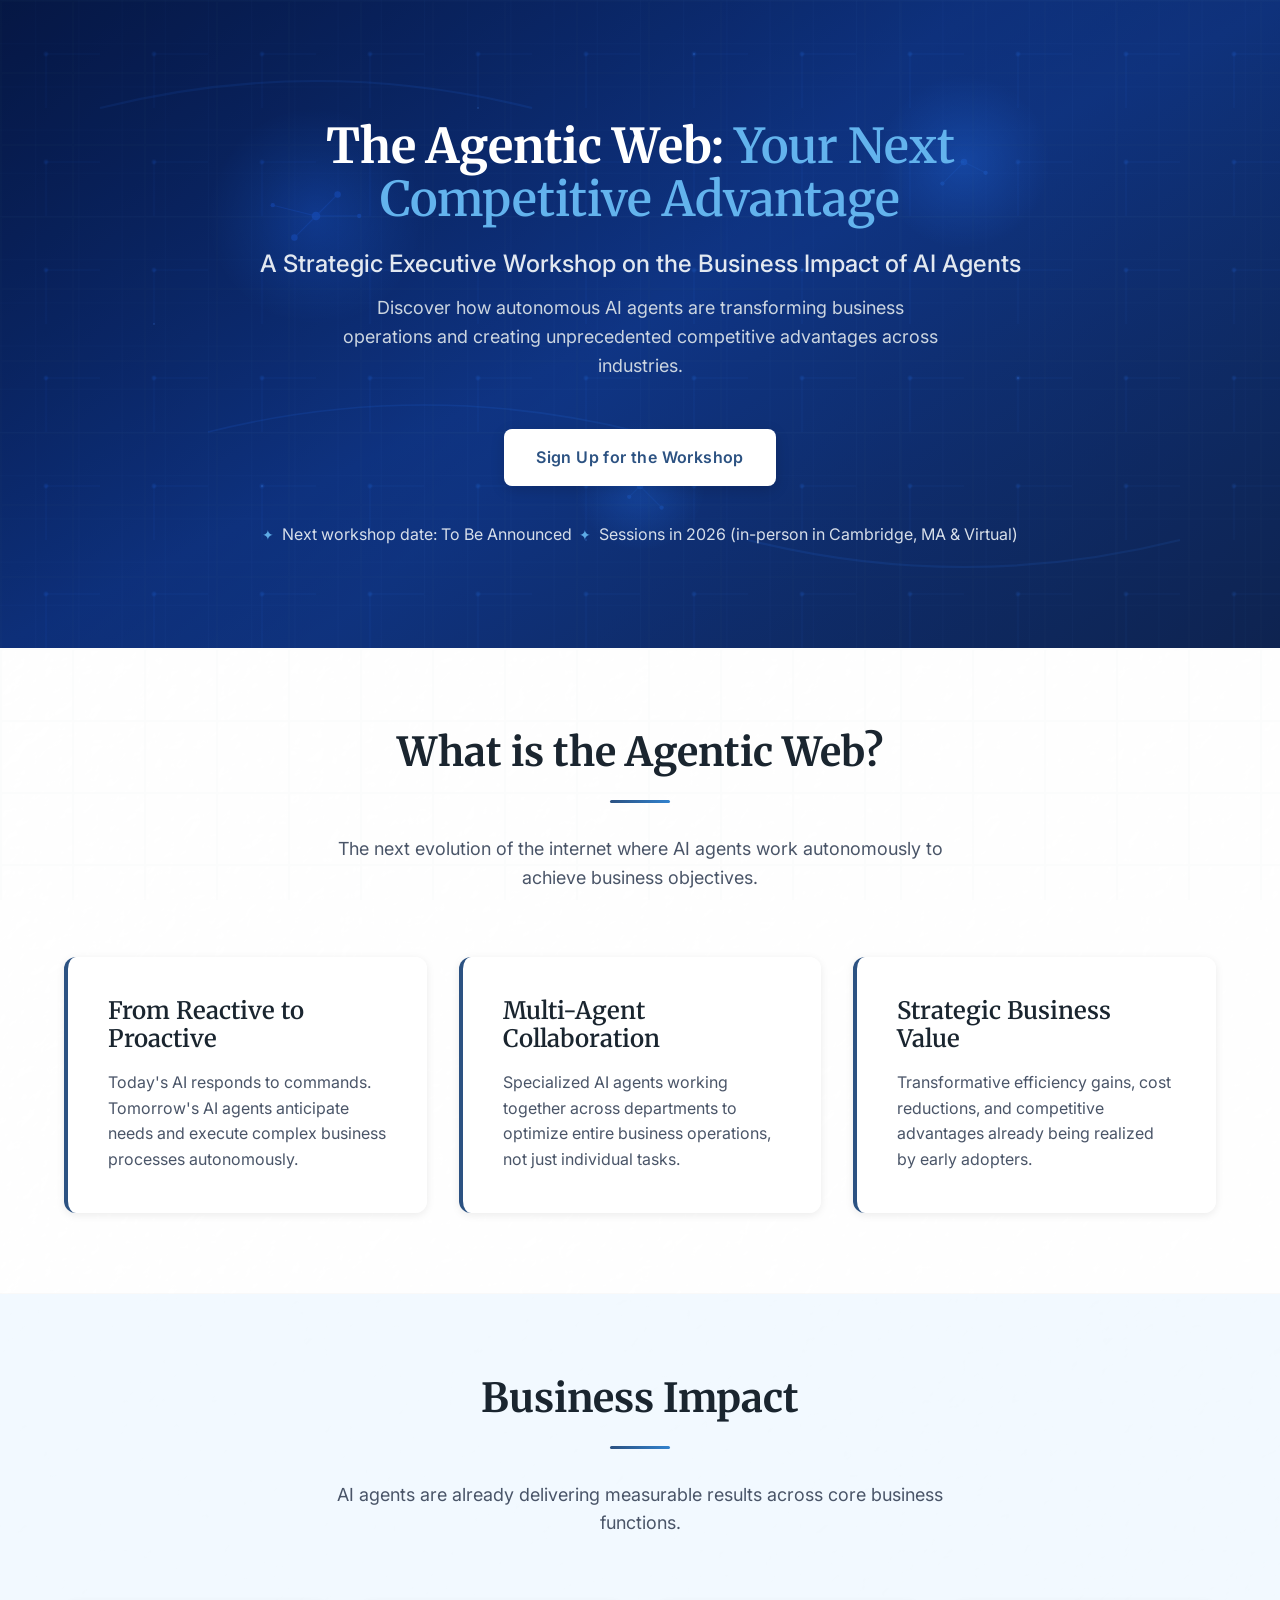
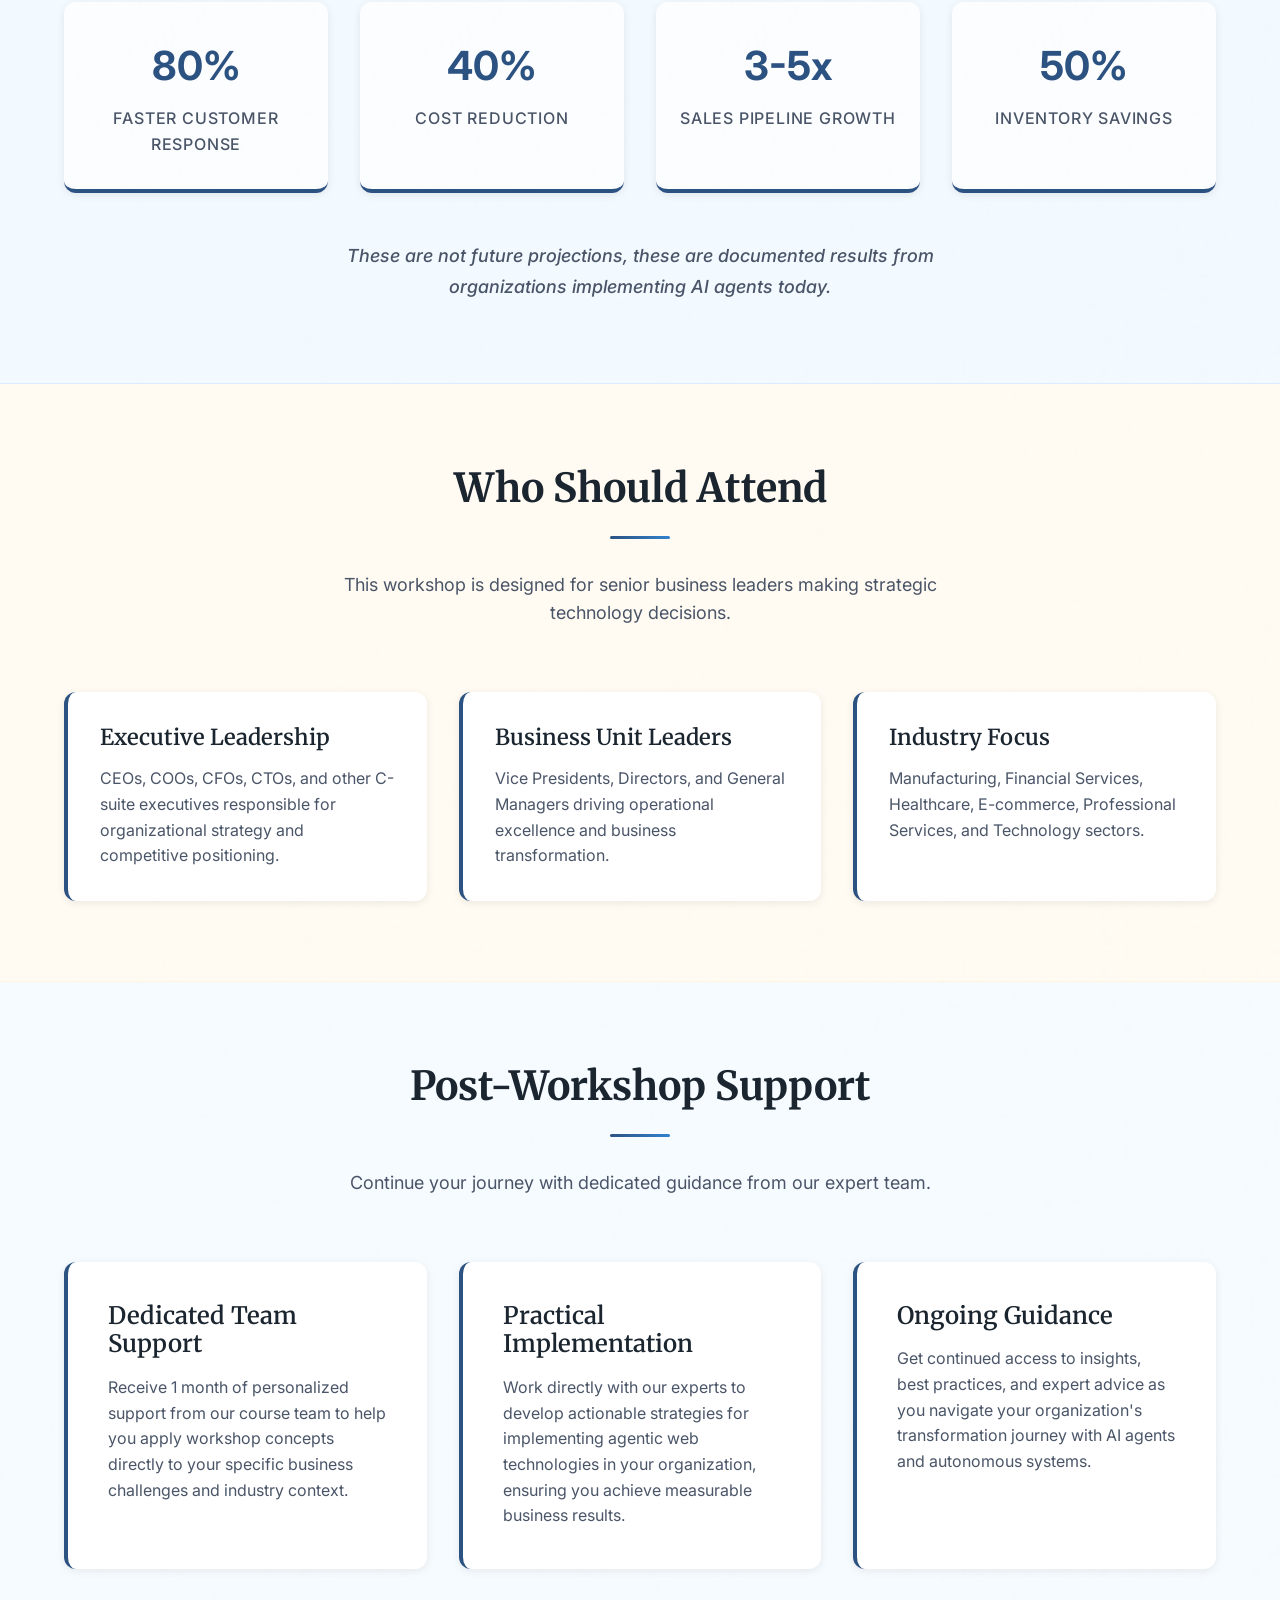
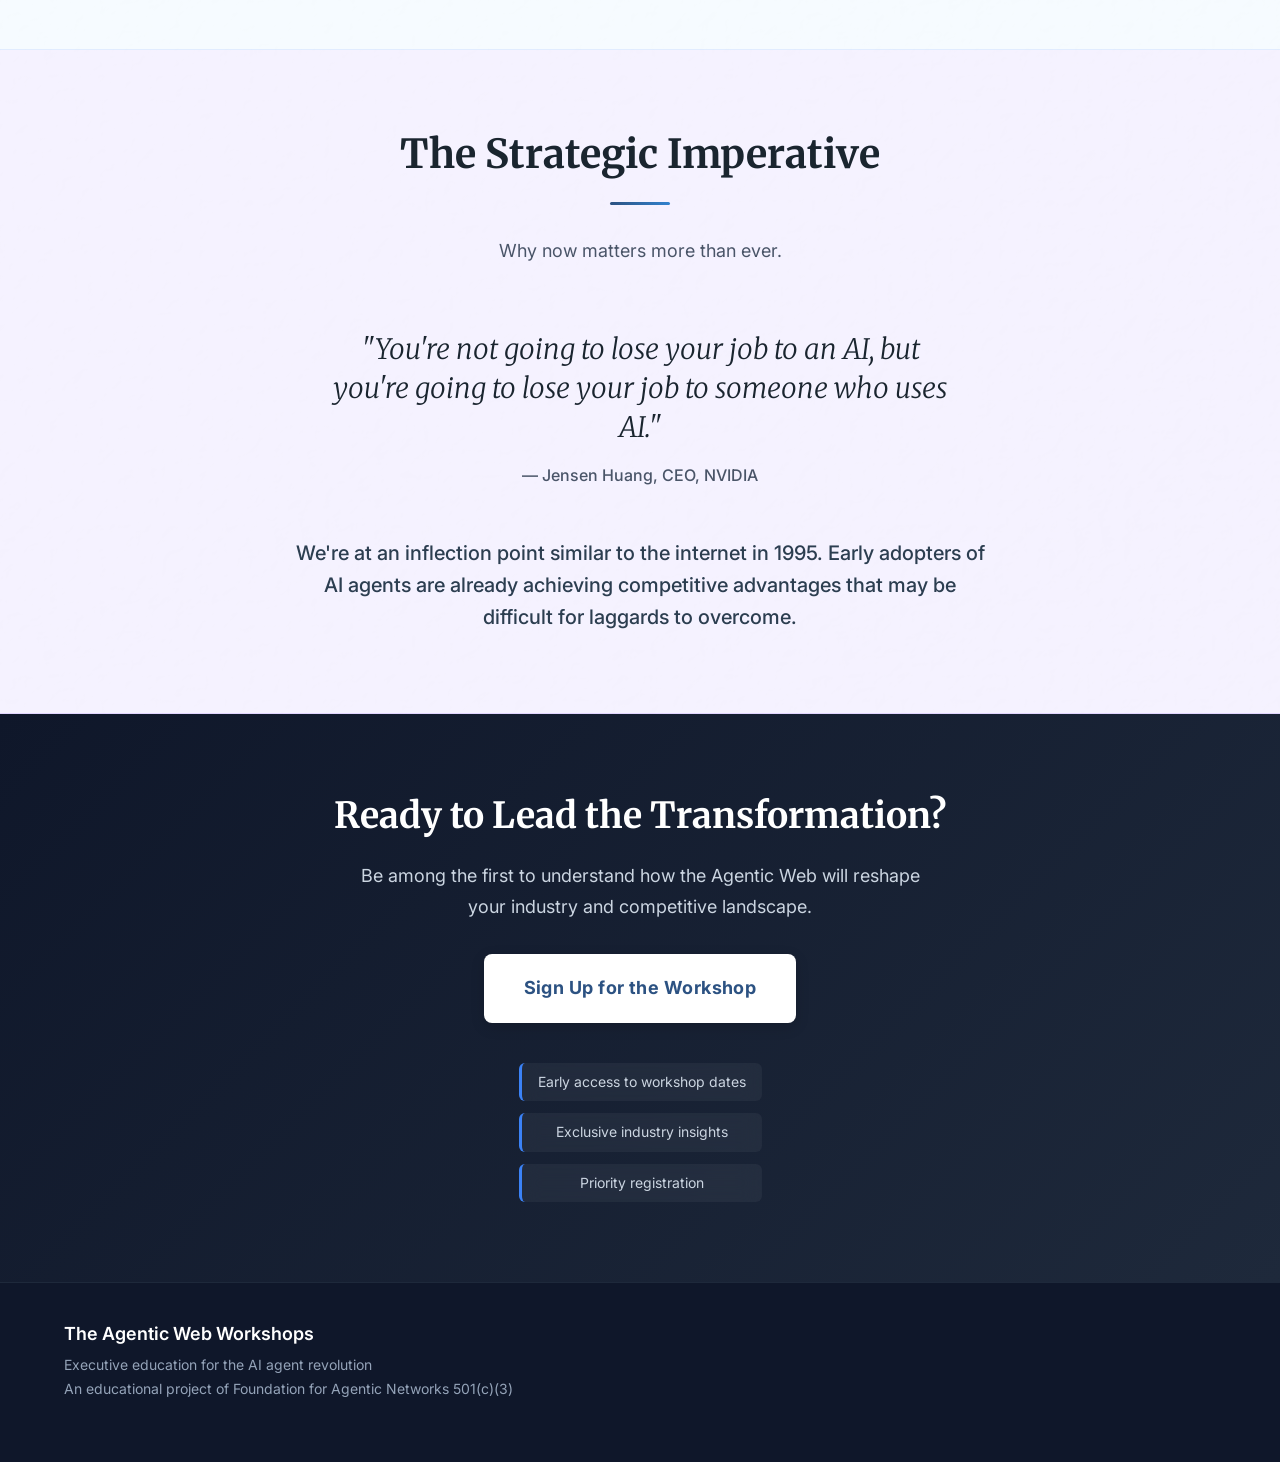
==== commit afec428b: "Update workshop date to To Be Announced Co-Authored-By: Claude Opus 4.6 <noreply@anthropic.com>" ====
--- a/index.html
+++ b/index.html
@@ -40,8 +40,8 @@
                     <a href="https://forms.gle/TZWQmwri9NHWvNv88" class="cta-button primary" target="_blank">Sign Up for the Workshop</a>
                 </div>
                 <div class="workshop-schedule">
-                    <span class="schedule-item">First 2-hour workshop: Thursday, March 19, 2026, 2-4PM ET - Virtual</span>
-                    <span class="schedule-item">Additional sessions in 2026 (in-person in Cambridge, MA & Virtual)</span>
+                    <span class="schedule-item">Next workshop date: To Be Announced</span>
+                    <span class="schedule-item">Sessions in 2026 (in-person in Cambridge, MA & Virtual)</span>
                 </div>
             </div>
         </div>
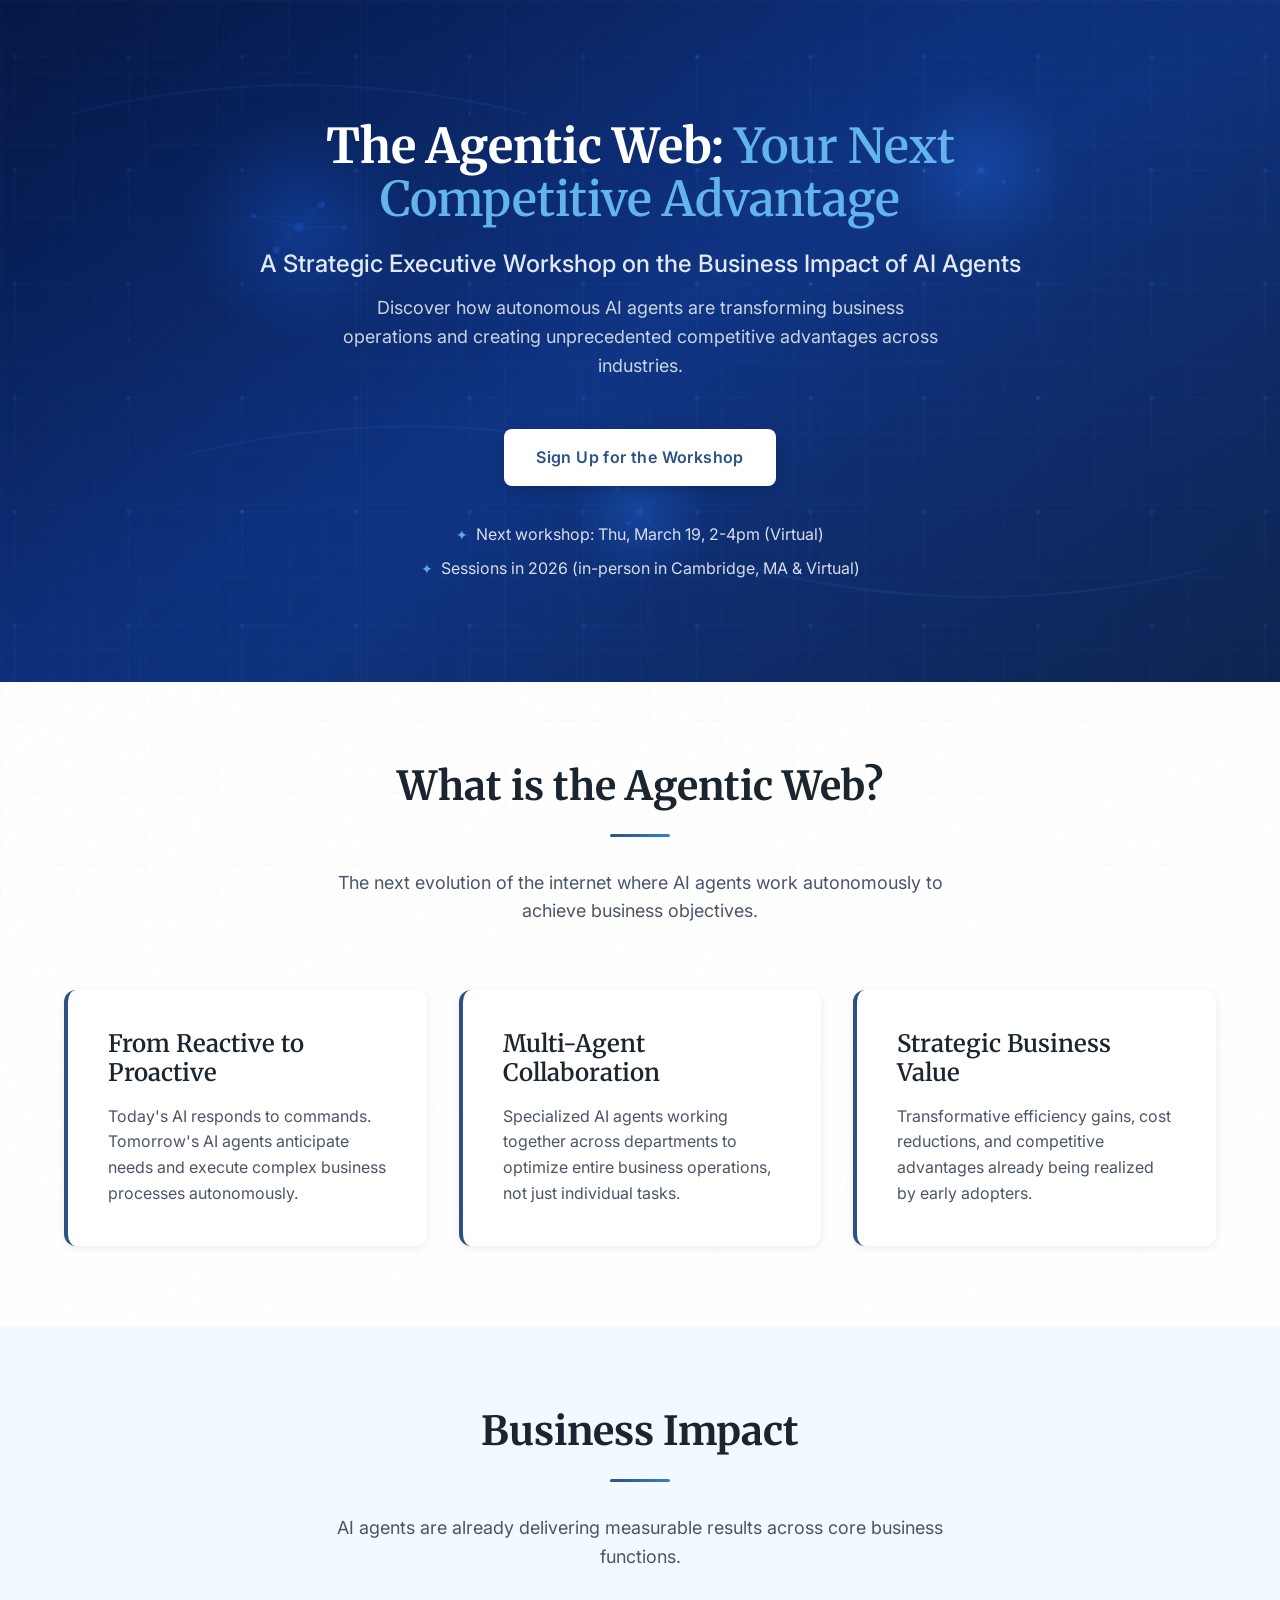
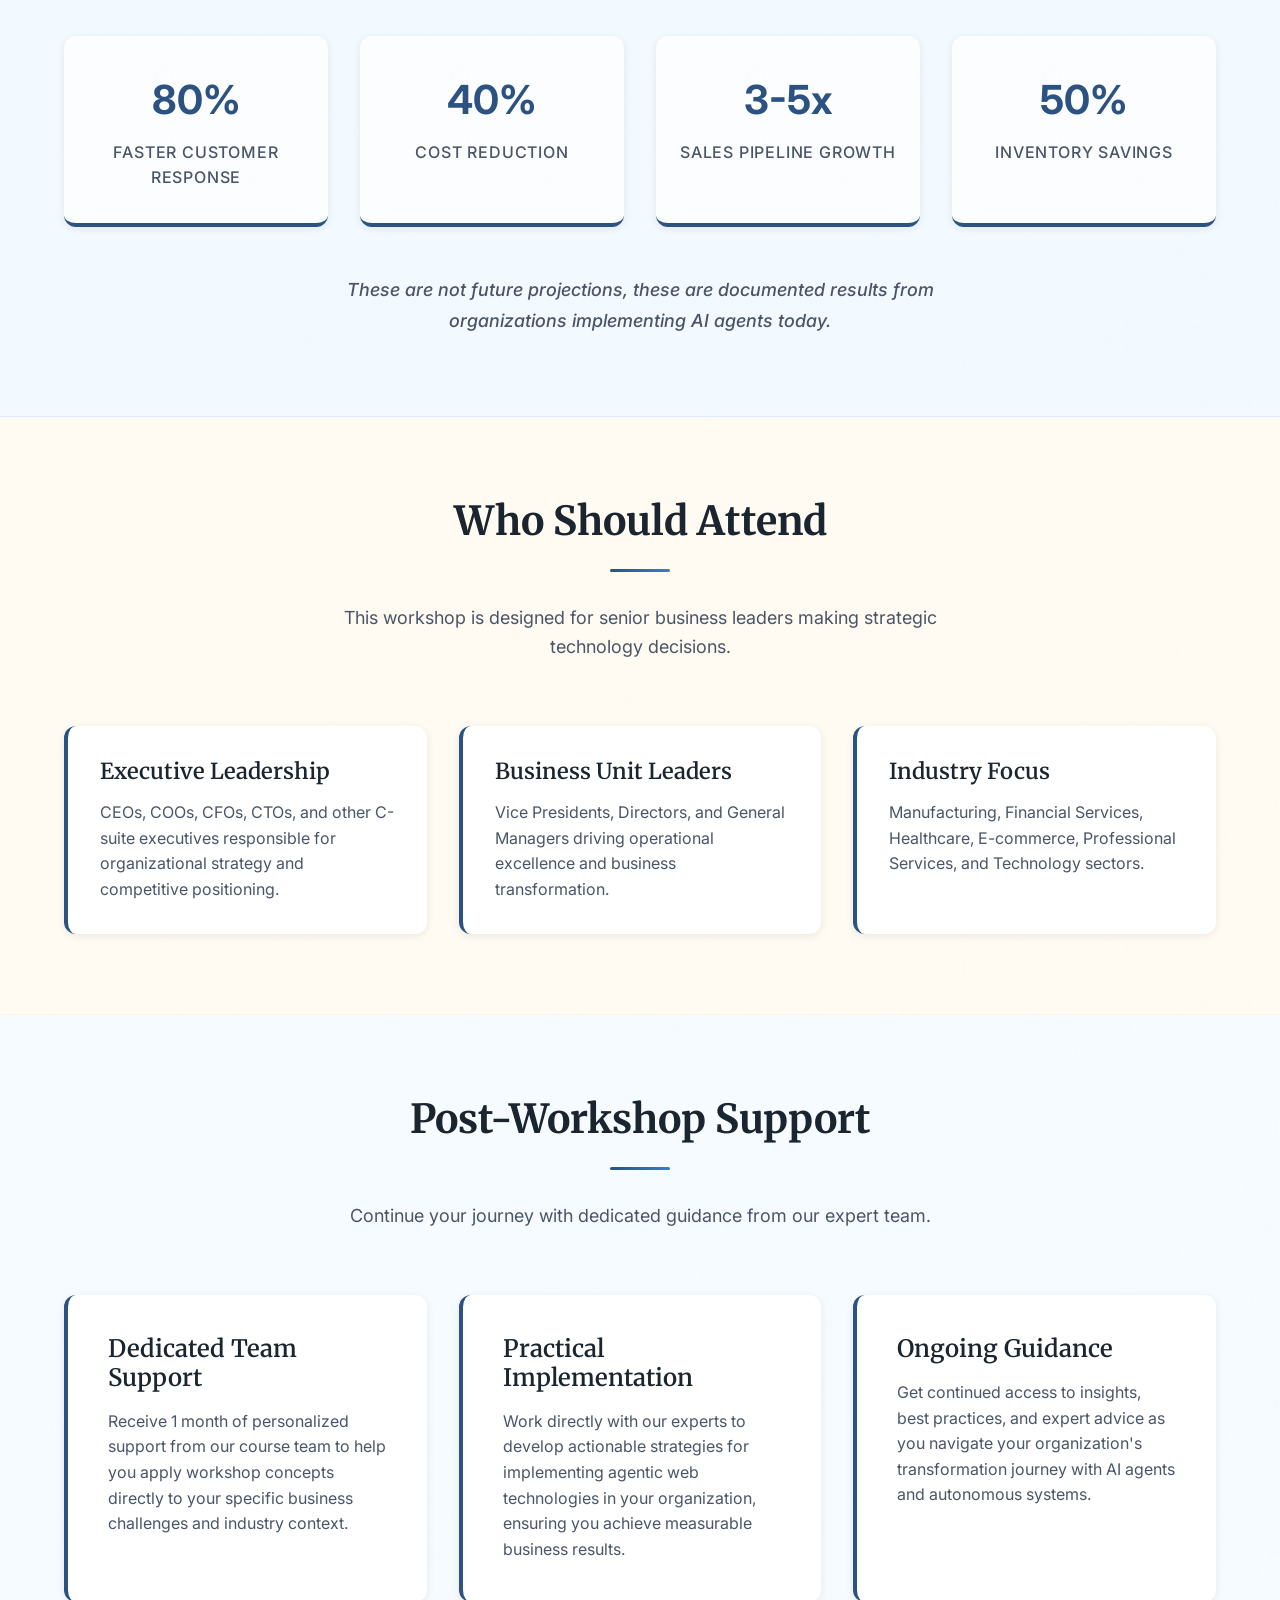
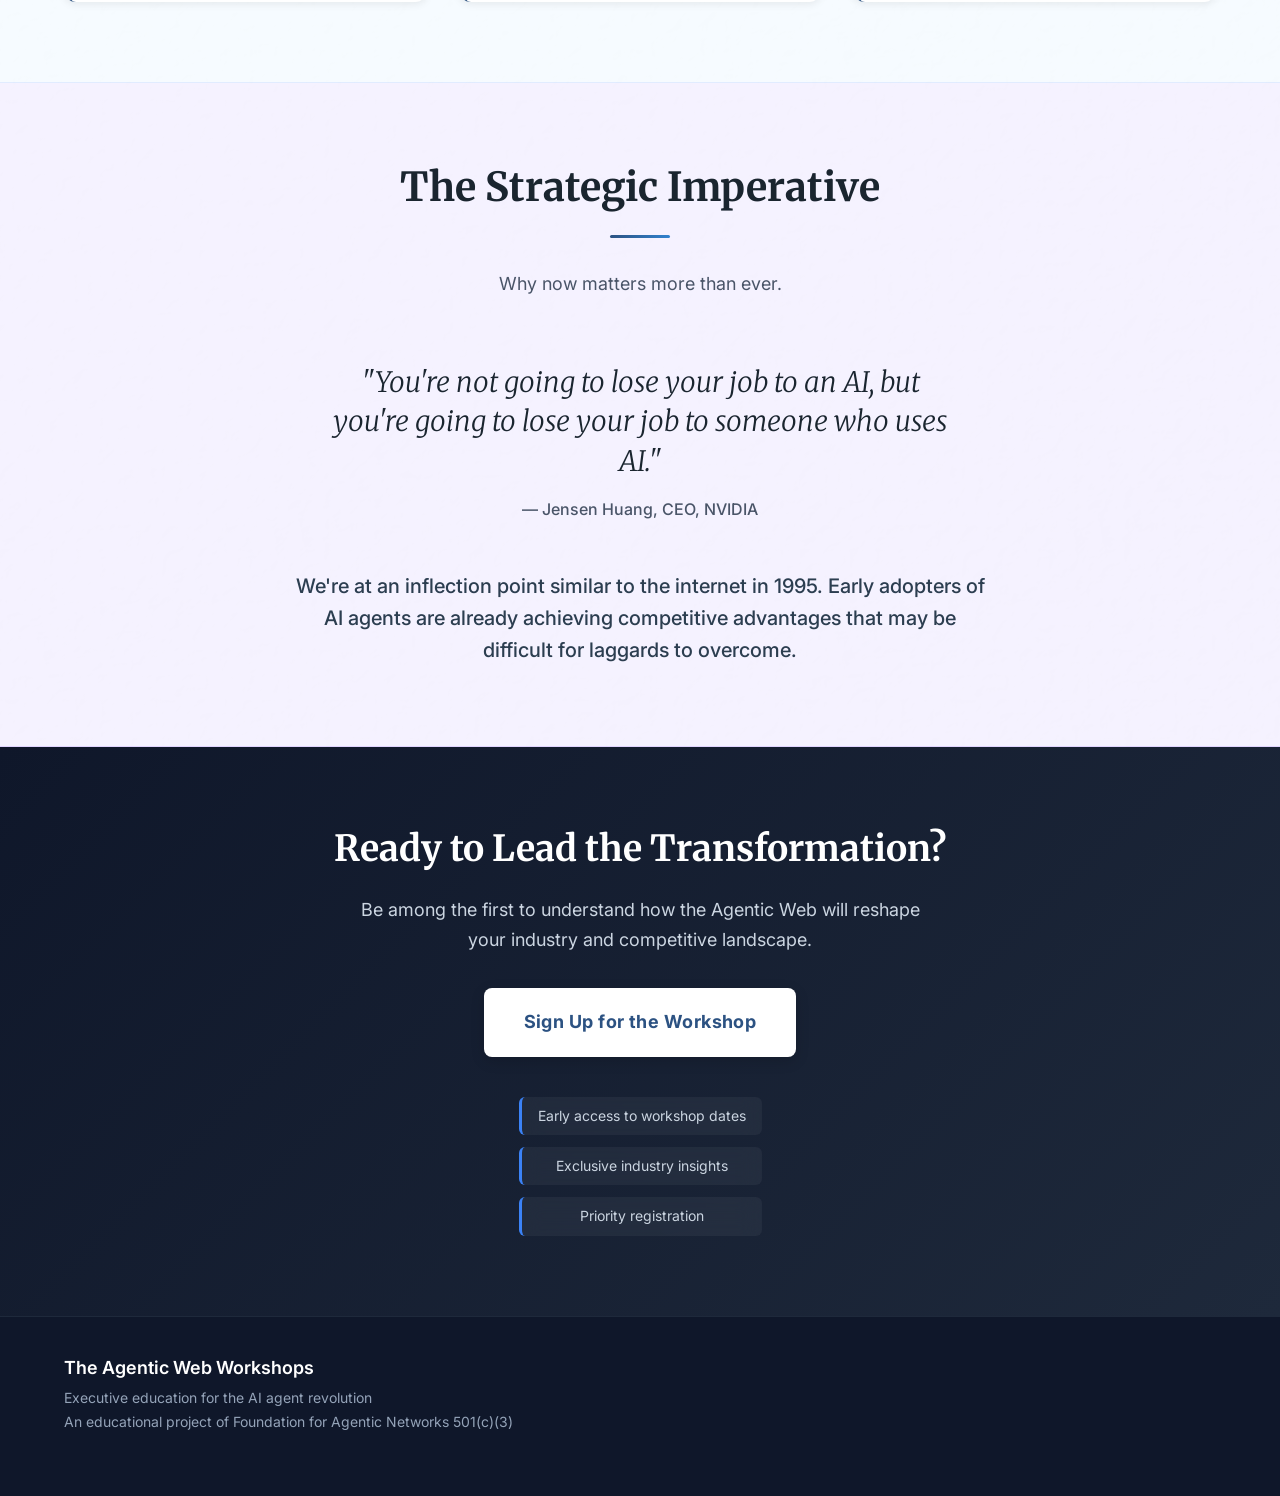
==== commit 01e02f53: "Restore workshop date to Thu March 19, 2-4pm virtual" ====
--- a/index.html
+++ b/index.html
@@ -40,7 +40,7 @@
                     <a href="https://forms.gle/TZWQmwri9NHWvNv88" class="cta-button primary" target="_blank">Sign Up for the Workshop</a>
                 </div>
                 <div class="workshop-schedule">
-                    <span class="schedule-item">Next workshop date: To Be Announced</span>
+                    <span class="schedule-item">Next workshop: Thu, March 19, 2-4pm (Virtual)</span>
                     <span class="schedule-item">Sessions in 2026 (in-person in Cambridge, MA & Virtual)</span>
                 </div>
             </div>
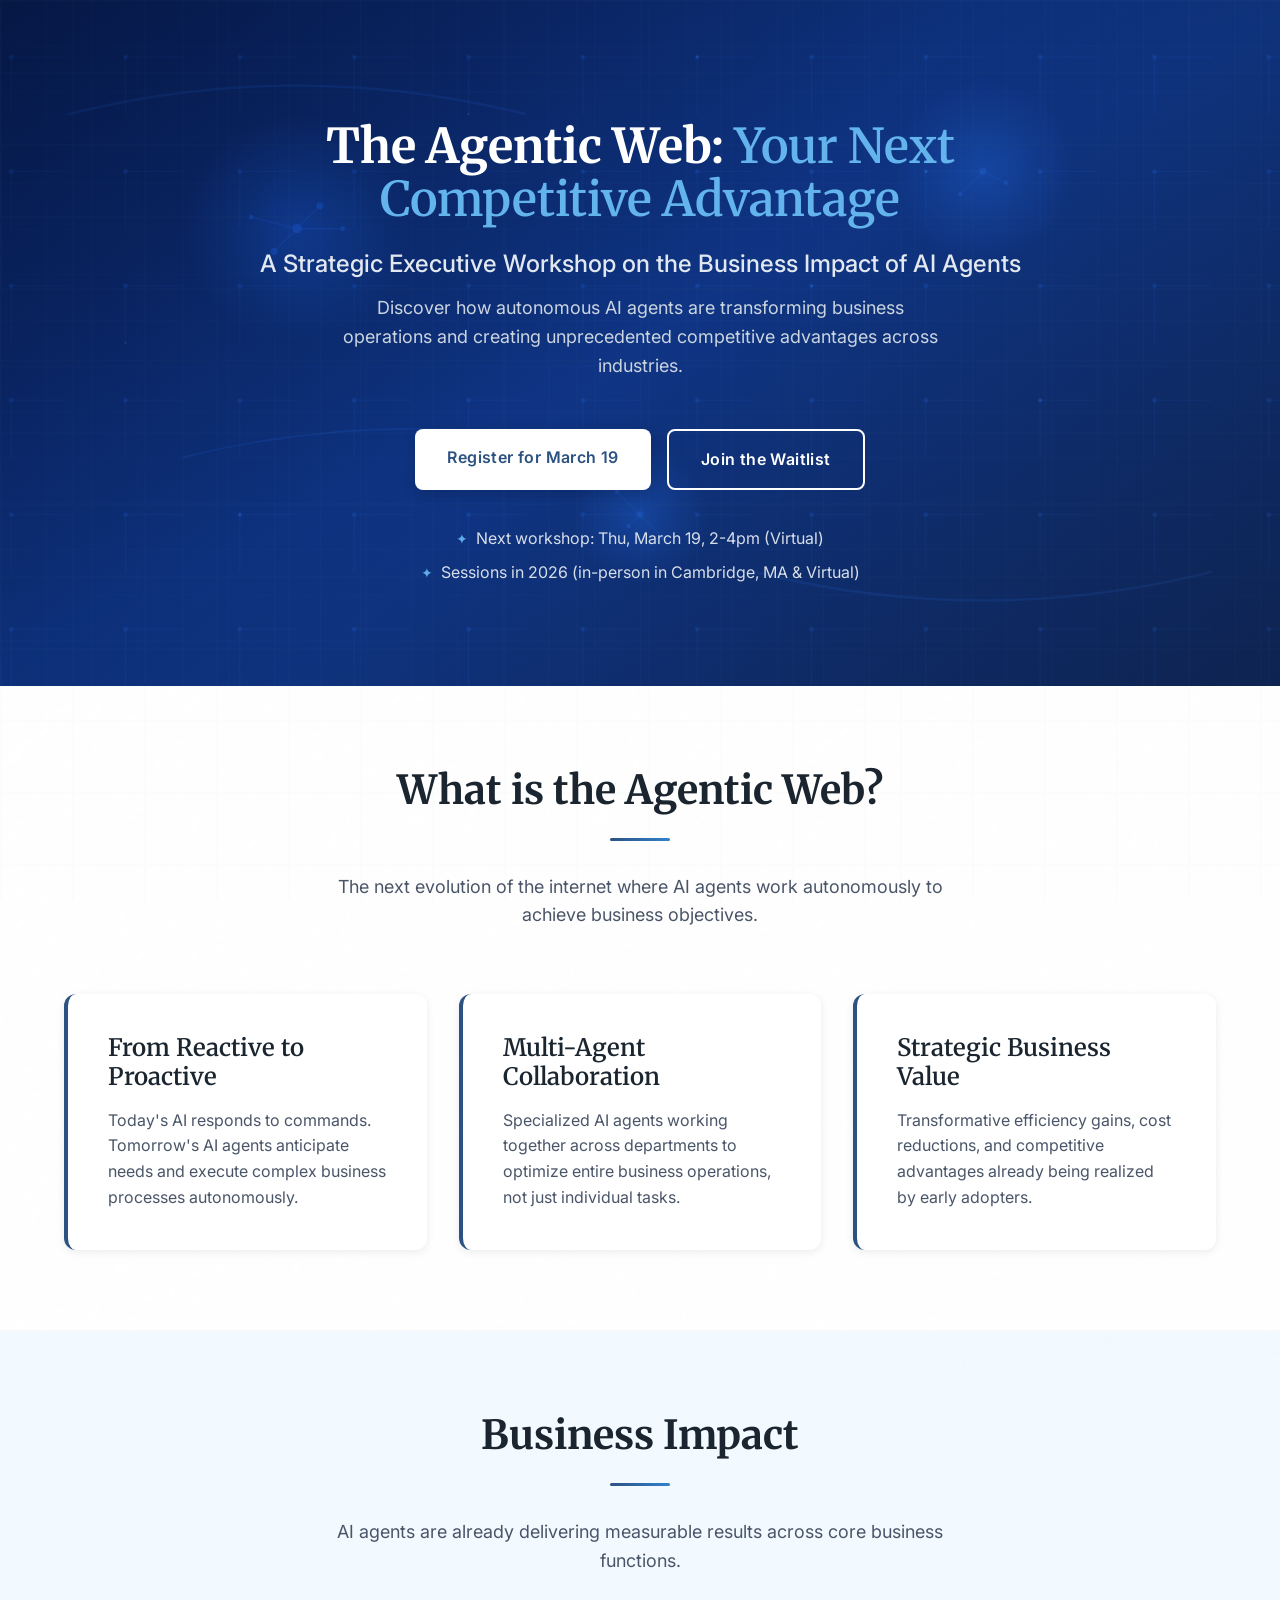
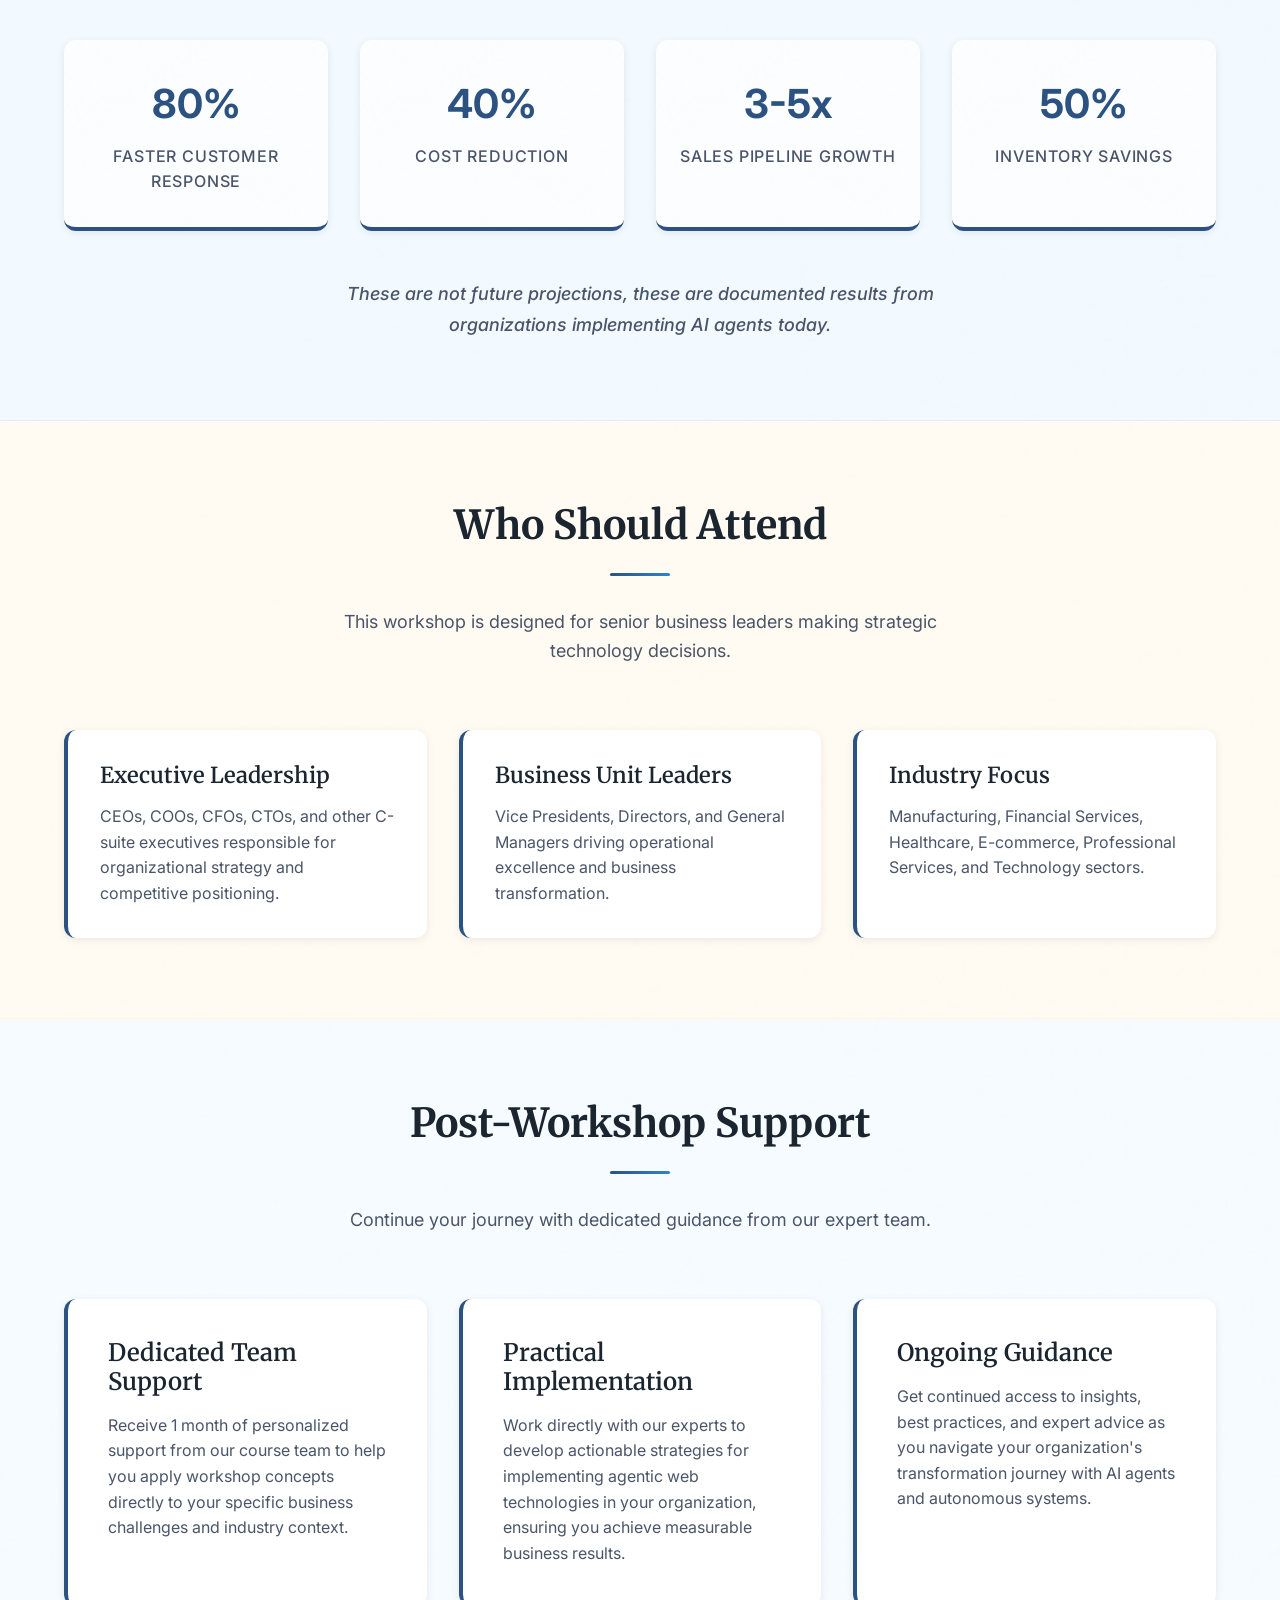
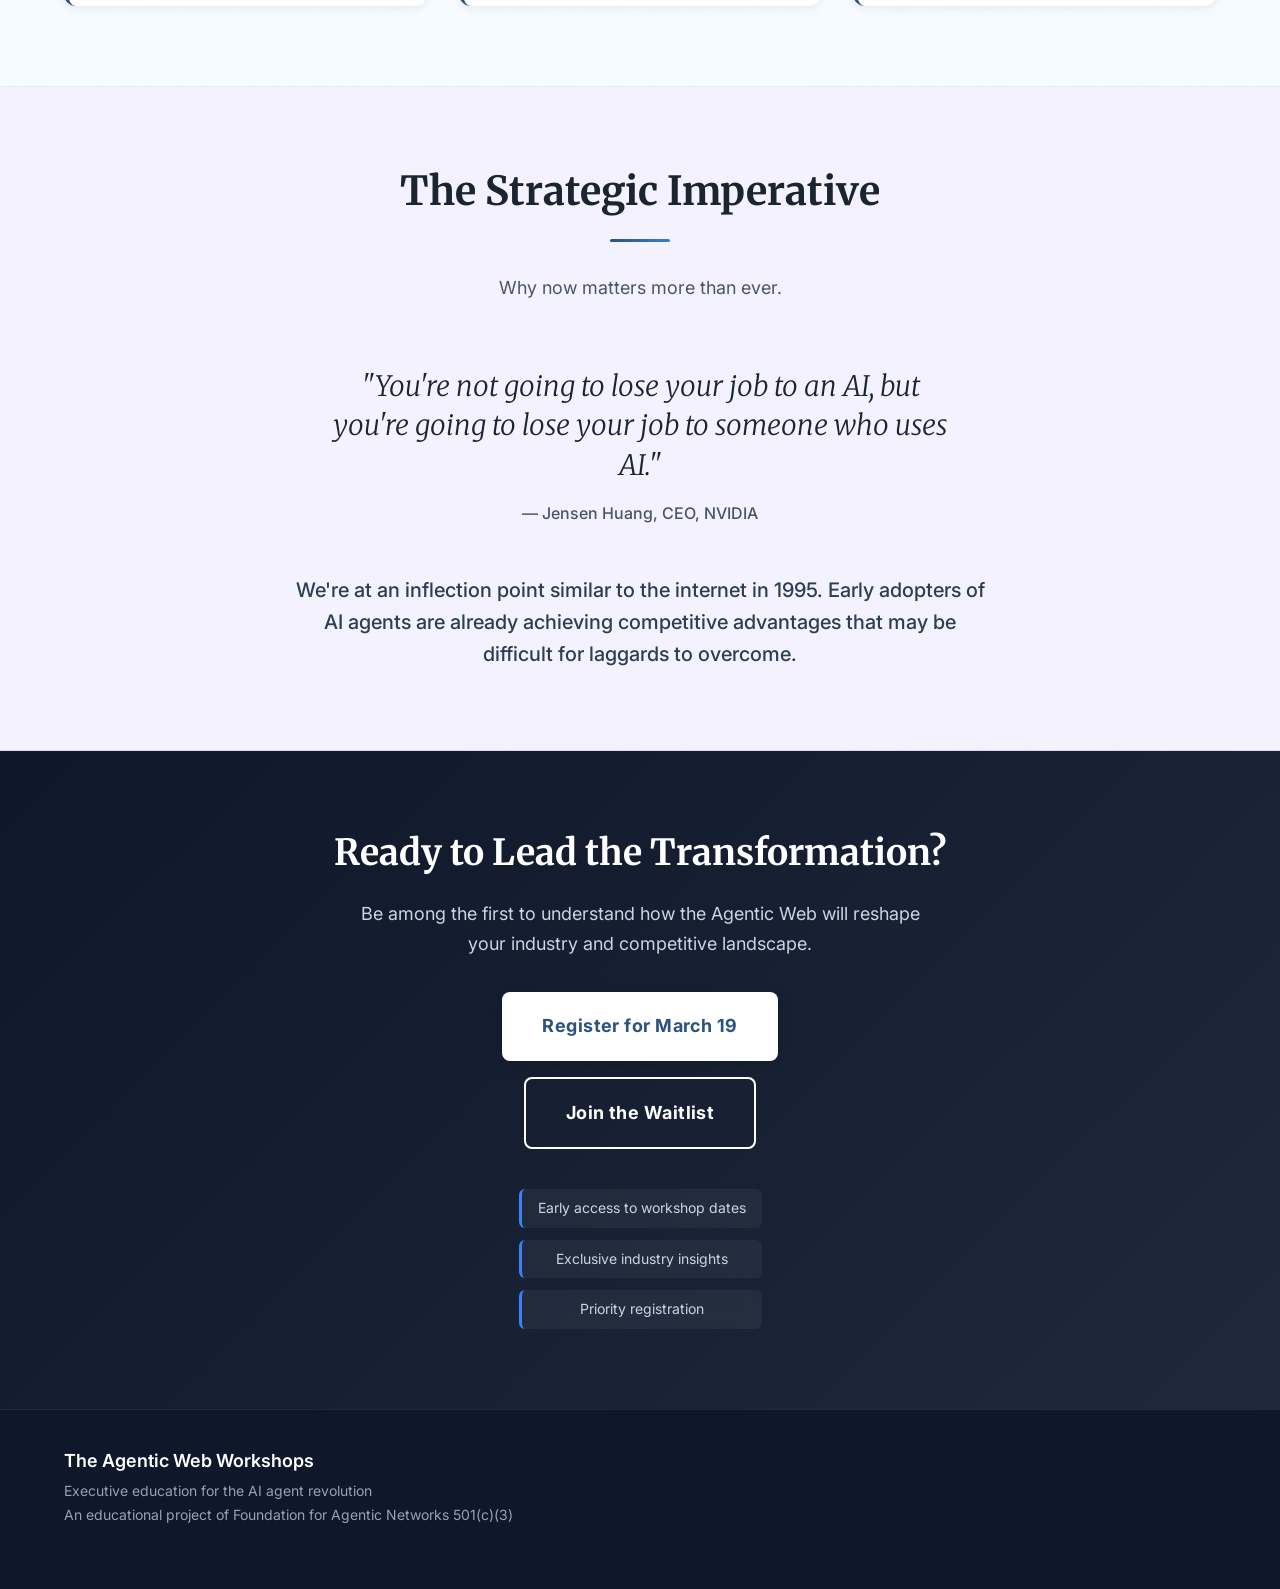
==== commit 70675dc6: "Add Luma registration link for March 19, keep Google Form as waitlist" ====
--- a/index.html
+++ b/index.html
@@ -37,7 +37,8 @@
                 <h2>A Strategic Executive Workshop on the Business Impact of AI Agents</h2>
                 <p class="hero-description">Discover how autonomous AI agents are transforming business operations and creating unprecedented competitive advantages across industries.</p>
                 <div class="cta-section">
-                    <a href="https://forms.gle/TZWQmwri9NHWvNv88" class="cta-button primary" target="_blank">Sign Up for the Workshop</a>
+                    <a href="https://luma.com/l0nwfq3o" class="cta-button primary" target="_blank">Register for March 19</a>
+                    <a href="https://forms.gle/TZWQmwri9NHWvNv88" class="cta-button secondary" target="_blank">Join the Waitlist</a>
                 </div>
                 <div class="workshop-schedule">
                     <span class="schedule-item">Next workshop: Thu, March 19, 2-4pm (Virtual)</span>
@@ -181,7 +182,8 @@
                 <h2>Ready to Lead the Transformation?</h2>
                 <p>Be among the first to understand how the Agentic Web will reshape your industry and competitive landscape.</p>
                 <div class="cta-actions">
-                    <a href="https://forms.gle/TZWQmwri9NHWvNv88" class="cta-button primary large" target="_blank">Sign Up for the Workshop</a>
+                    <a href="https://luma.com/l0nwfq3o" class="cta-button primary large" target="_blank">Register for March 19</a>
+                    <a href="https://forms.gle/TZWQmwri9NHWvNv88" class="cta-button secondary large" target="_blank">Join the Waitlist</a>
                     <div class="benefits">
                         <div class="benefit-item">Early access to workshop dates</div>
                         <div class="benefit-item">Exclusive industry insights</div>
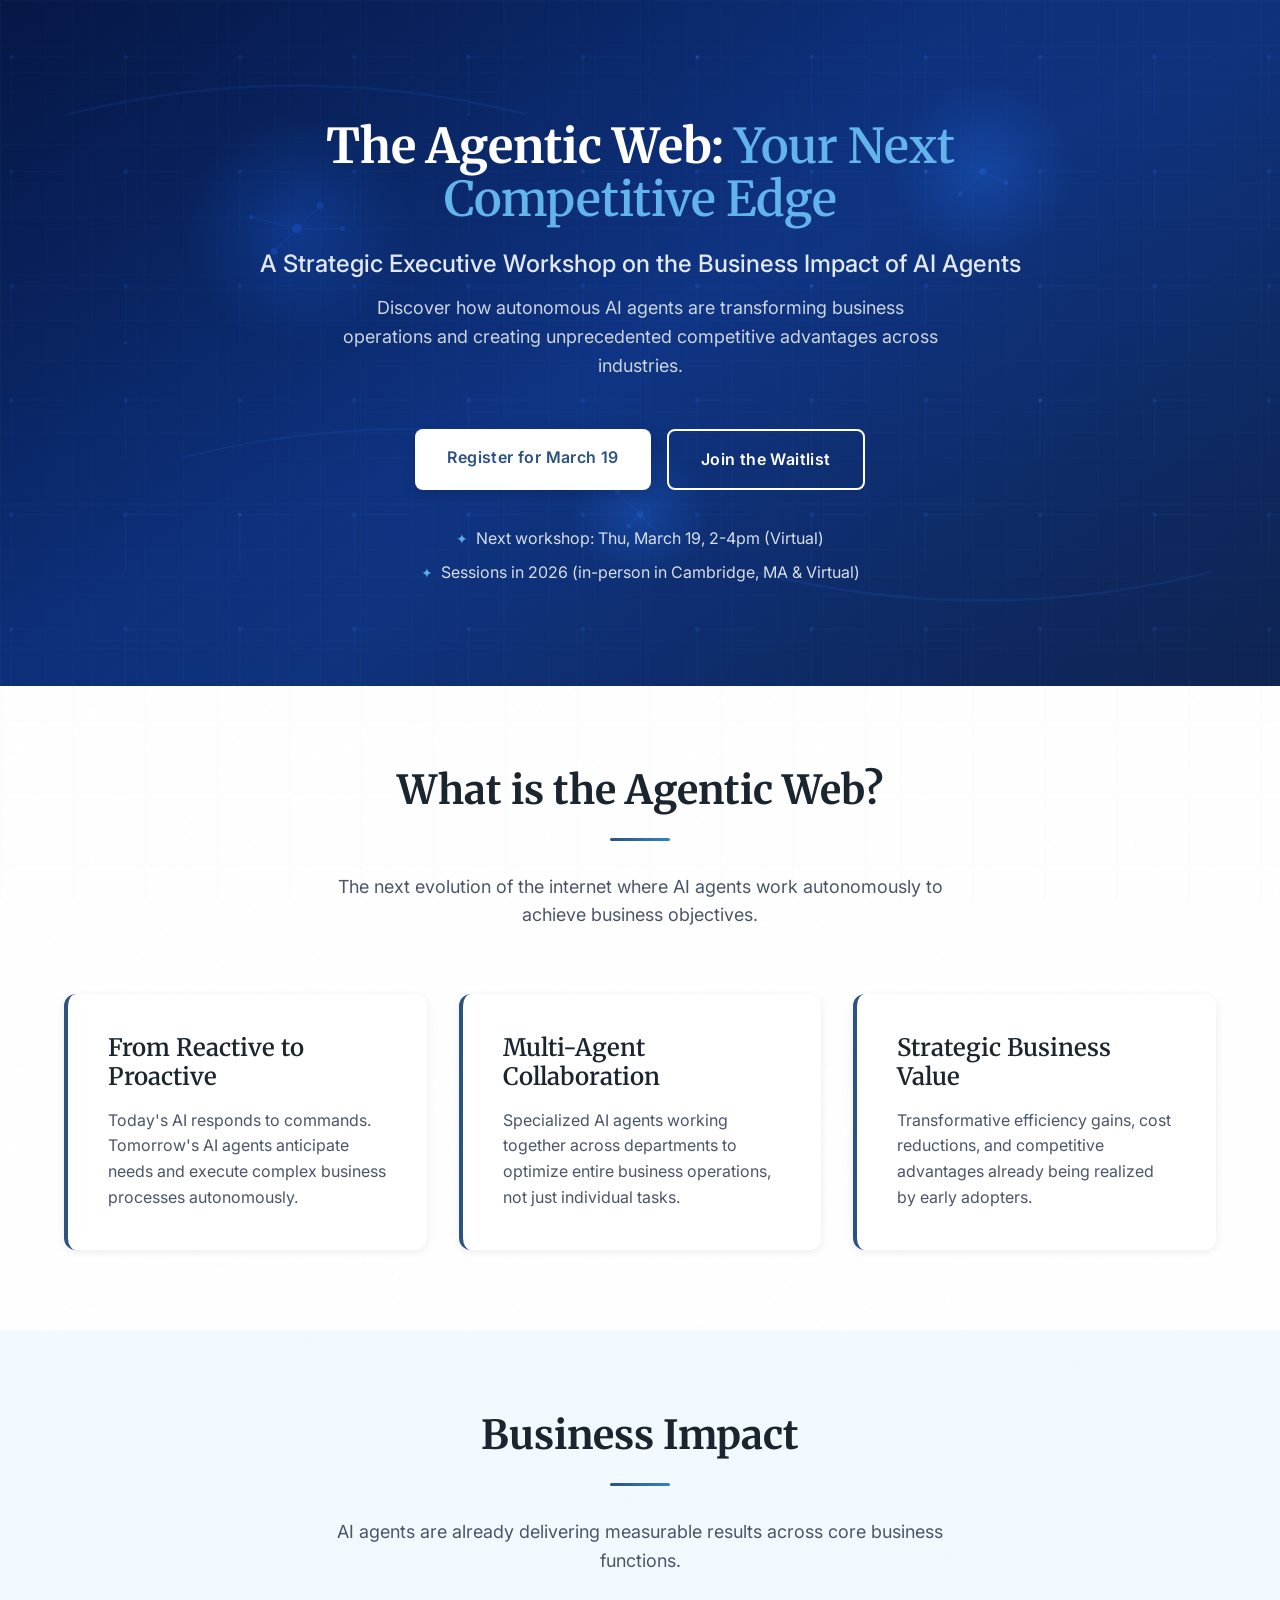
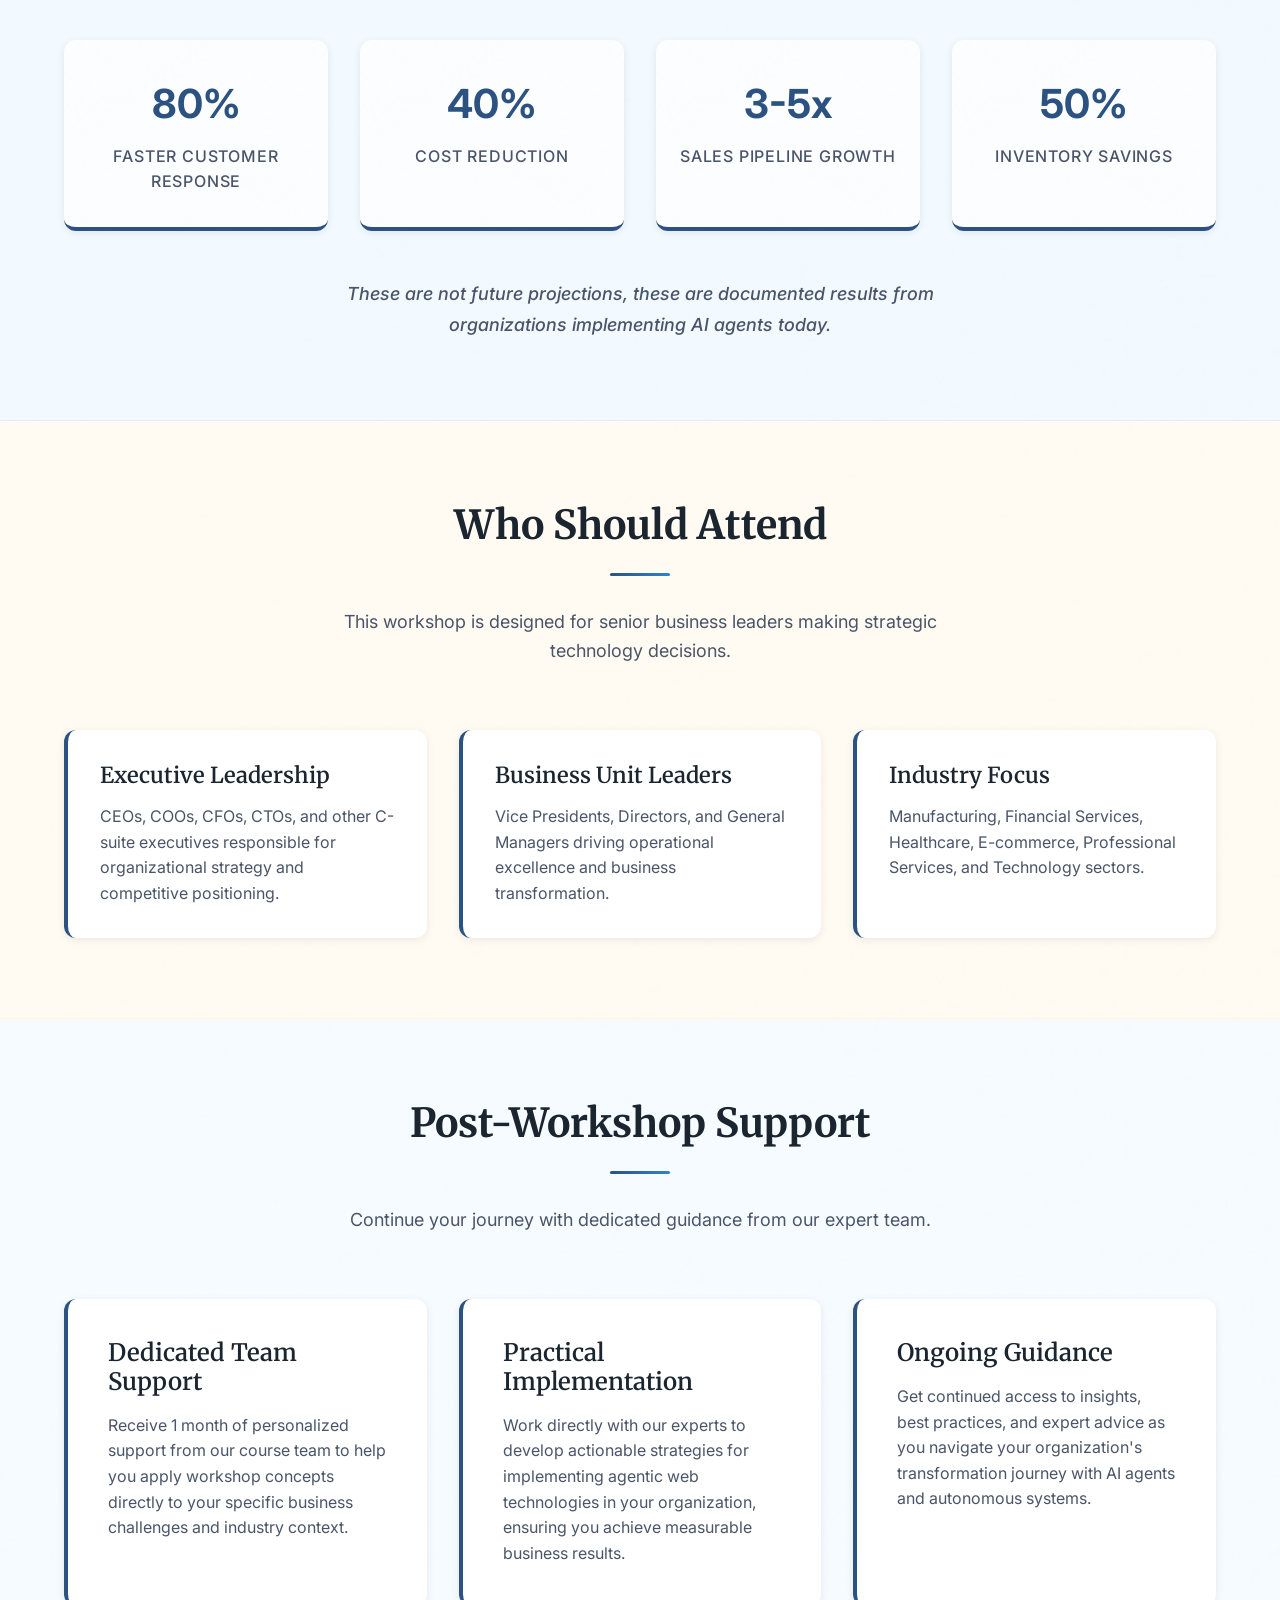
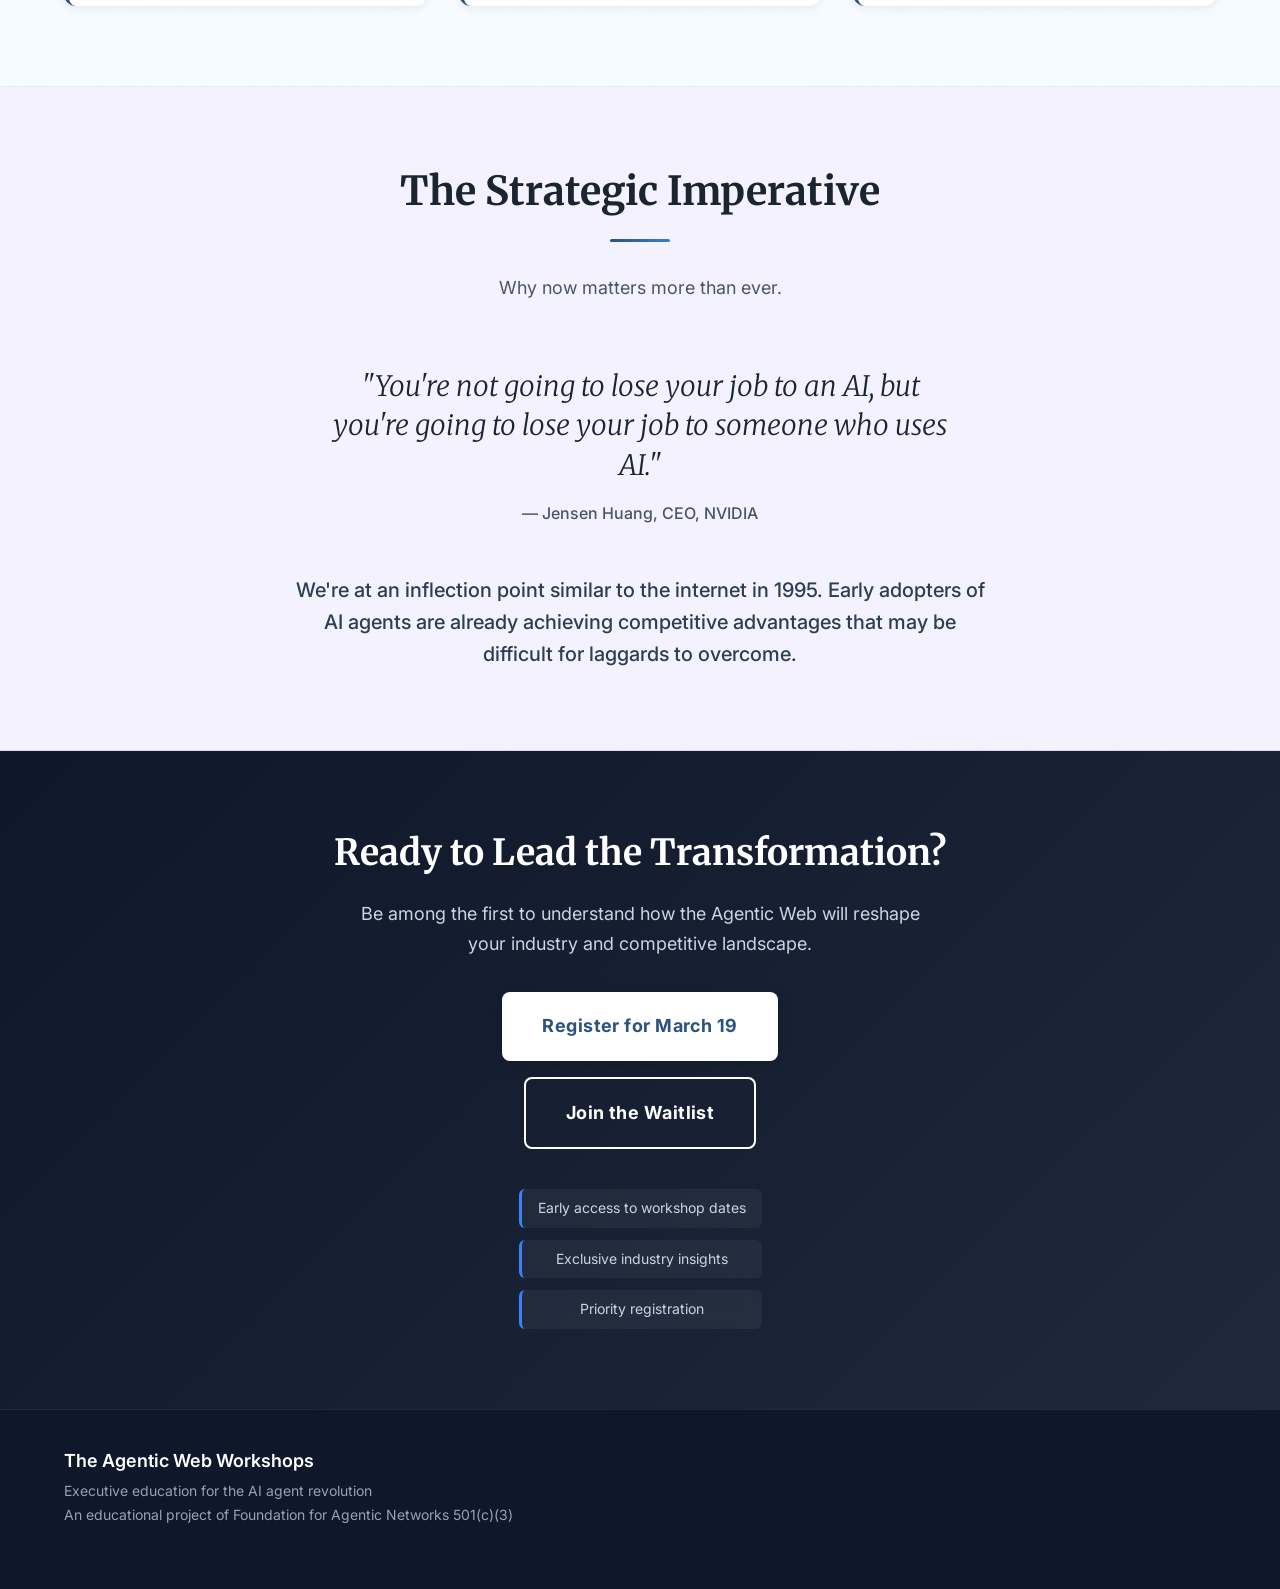
==== commit c613842e: "Change headline to 'Your Next Competitive Edge'" ====
--- a/index.html
+++ b/index.html
@@ -33,7 +33,7 @@
     <header class="hero">
         <div class="container">
             <div class="hero-content">
-                <h1>The Agentic Web: <span>Your Next Competitive Advantage</span></h1>
+                <h1>The Agentic Web: <span>Your Next Competitive Edge</span></h1>
                 <h2>A Strategic Executive Workshop on the Business Impact of AI Agents</h2>
                 <p class="hero-description">Discover how autonomous AI agents are transforming business operations and creating unprecedented competitive advantages across industries.</p>
                 <div class="cta-section">
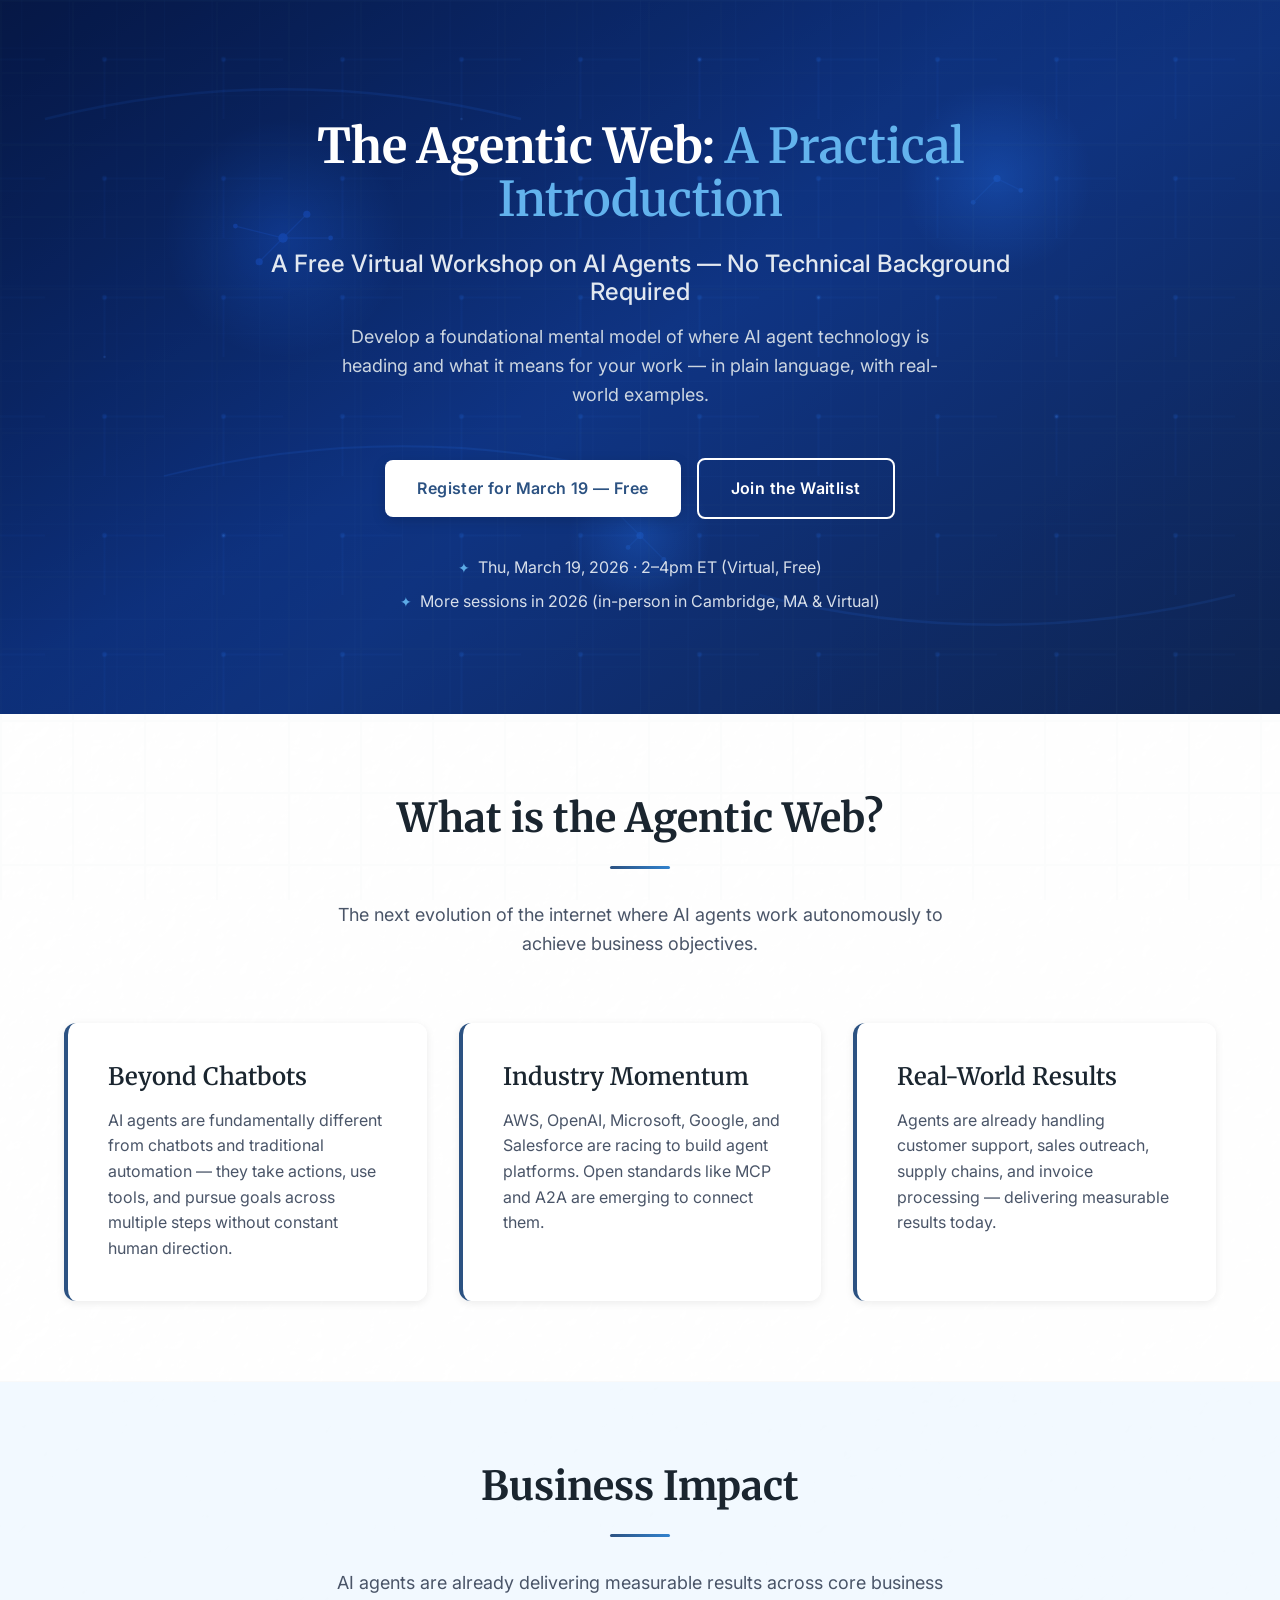
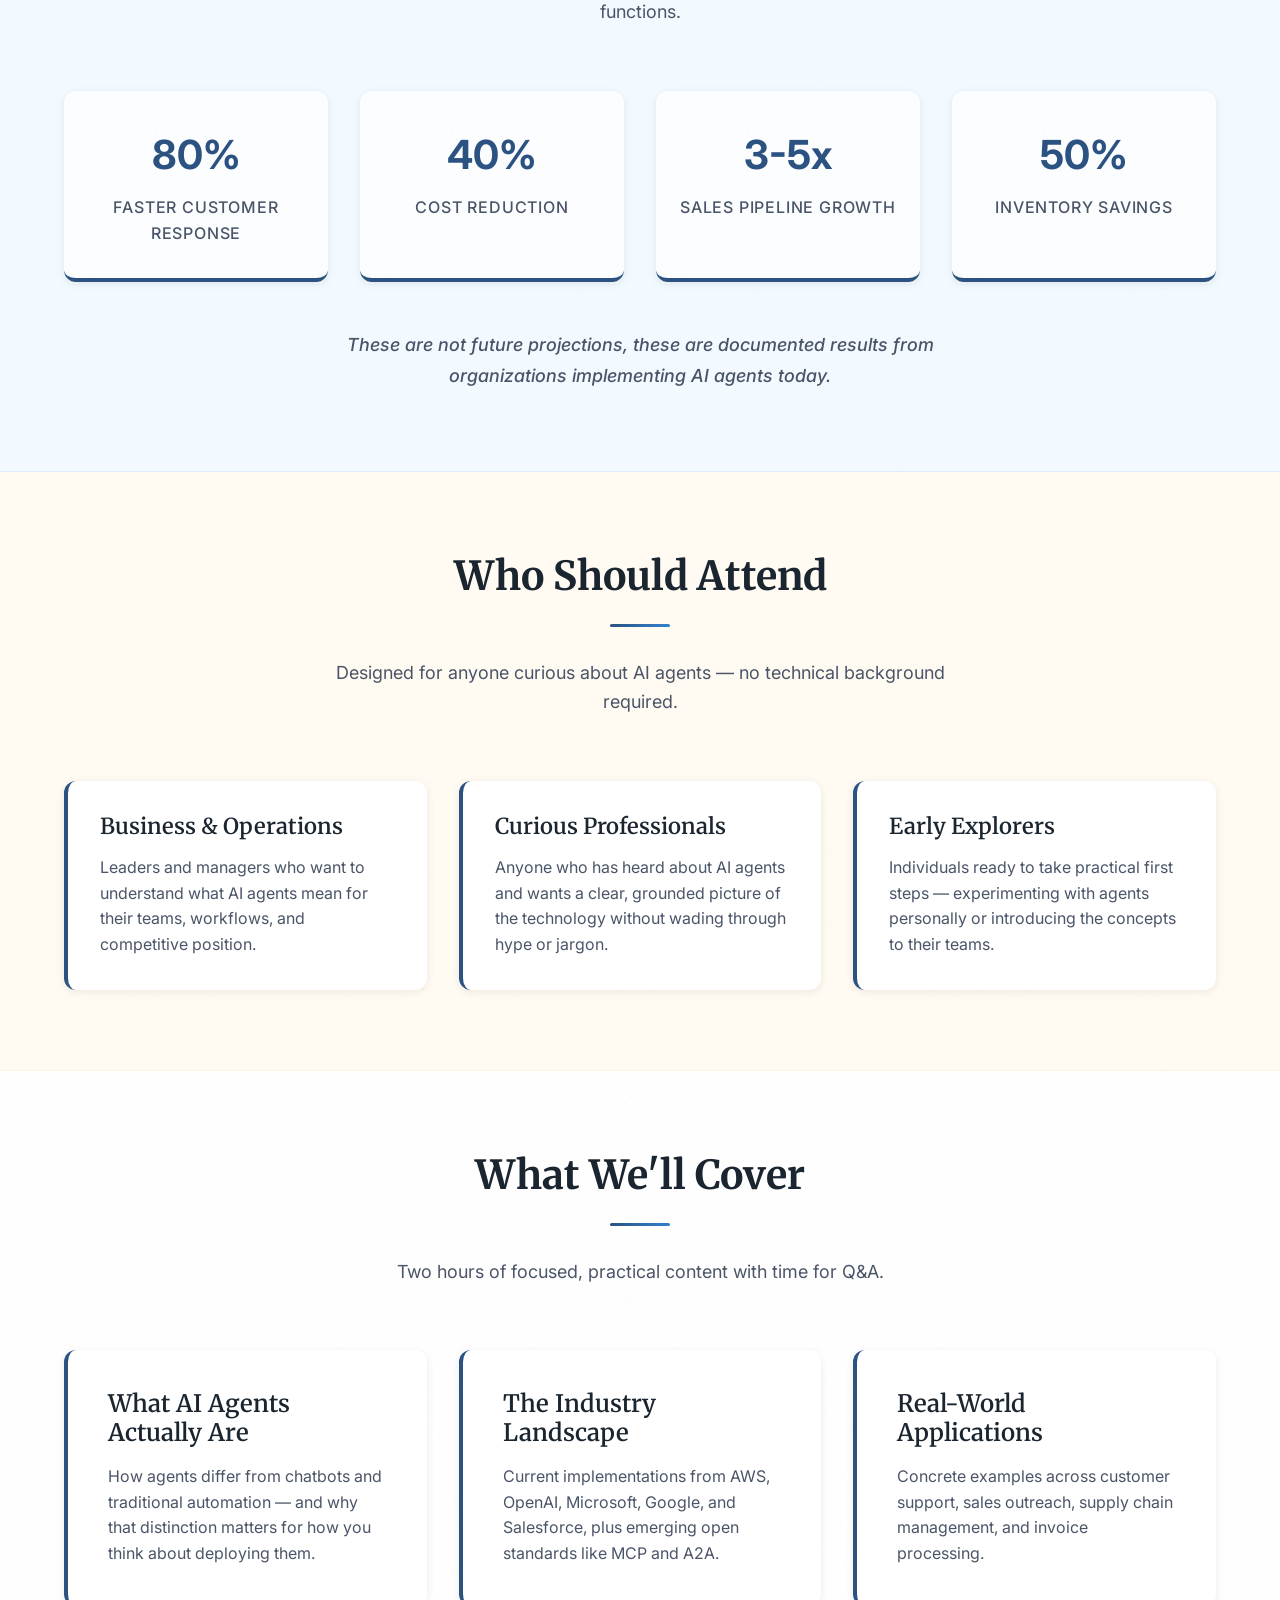
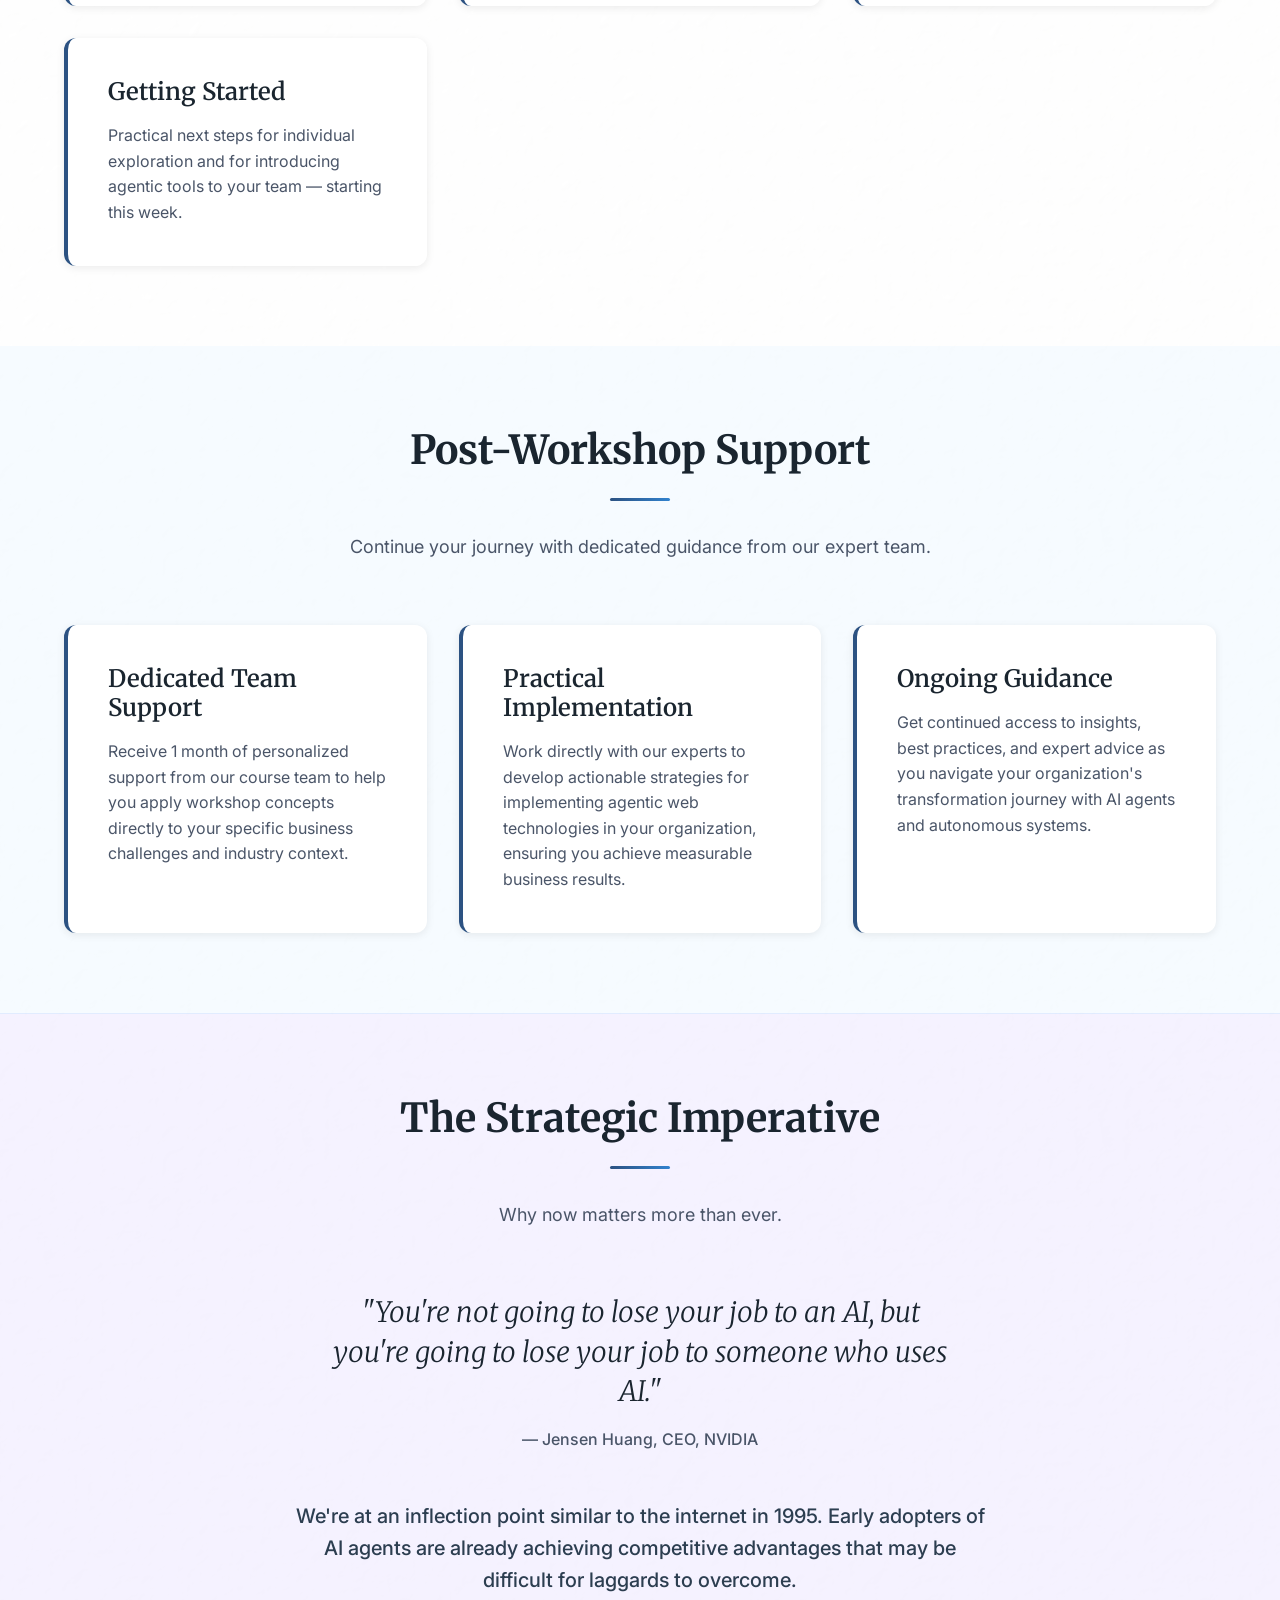
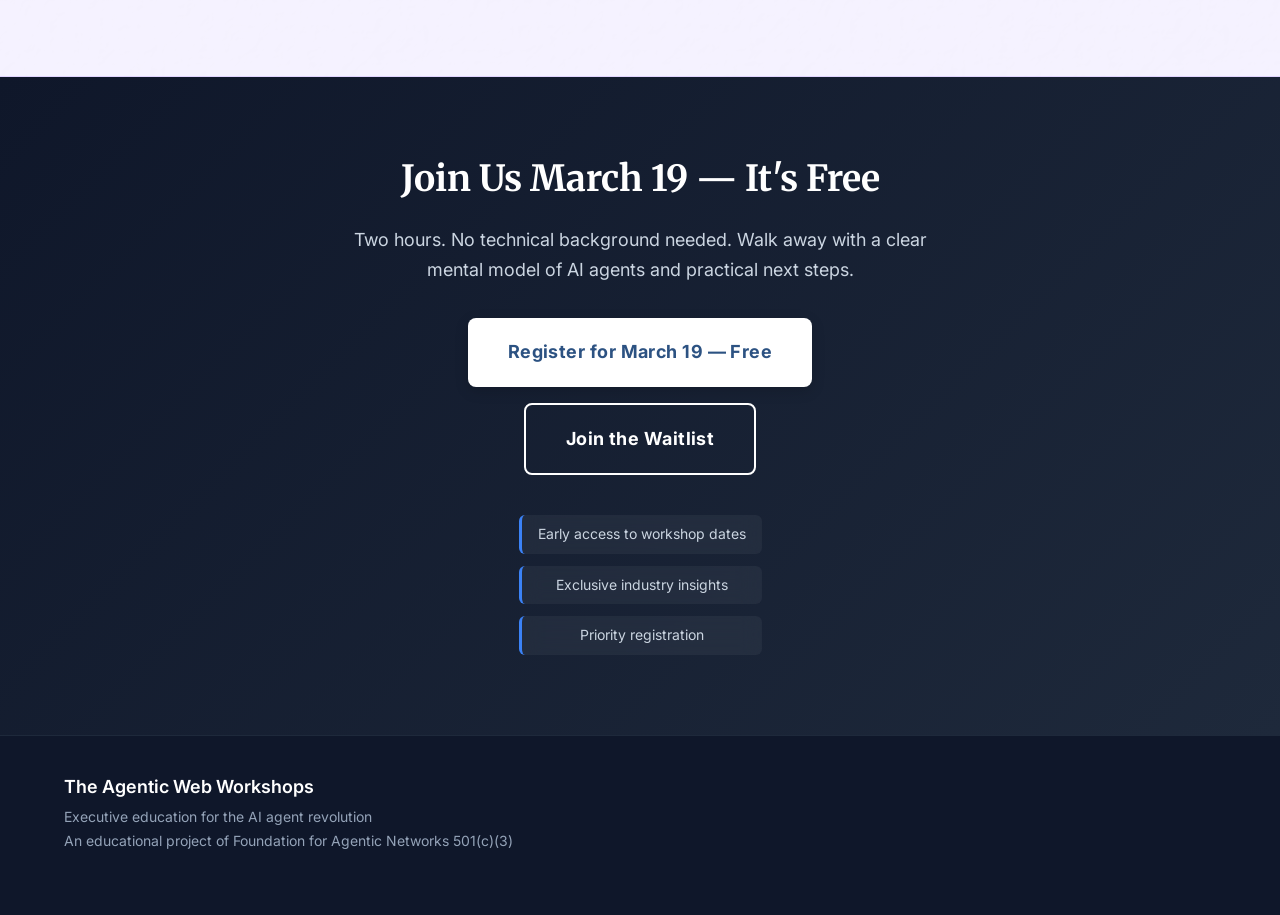
==== commit 5cf44c92: "Update content to match Luma event page and add backup - Retitle to 'A Practical Introduction', remo" ====
--- a/index.html
+++ b/index.html
@@ -3,24 +3,24 @@
 <head>
     <meta charset="UTF-8">
     <meta name="viewport" content="width=device-width, initial-scale=1.0">
-    <title>The Agentic Web Workshop | Executive Education</title>
+    <title>The Agentic Web: A Practical Introduction</title>
 
     <!-- Open Graph / Facebook -->
     <meta property="og:type" content="website">
     <meta property="og:url" content="https://agenticweb.school/">
-    <meta property="og:title" content="The Agentic Web Workshop | Executive Education">
-    <meta property="og:description" content="Discover how autonomous AI agents are transforming business operations and creating unprecedented competitive advantages. A strategic executive workshop on the business impact of AI agents.">
+    <meta property="og:title" content="The Agentic Web: A Practical Introduction">
+    <meta property="og:description" content="A free virtual workshop exploring AI agents in accessible terms — no technical background required. Learn what agents are, who's building them, and how to get started.">
     <meta property="og:site_name" content="The Agentic Web Workshop">
 
     <!-- Twitter -->
     <meta property="twitter:card" content="summary">
     <meta property="twitter:url" content="https://agenticweb.school/">
-    <meta property="twitter:title" content="The Agentic Web Workshop | Executive Education">
-    <meta property="twitter:description" content="Discover how autonomous AI agents are transforming business operations and creating unprecedented competitive advantages. A strategic executive workshop on the business impact of AI agents.">
+    <meta property="twitter:title" content="The Agentic Web: A Practical Introduction">
+    <meta property="twitter:description" content="A free virtual workshop exploring AI agents in accessible terms — no technical background required. Learn what agents are, who's building them, and how to get started.">
 
     <!-- Additional meta tags -->
-    <meta name="description" content="Discover how autonomous AI agents are transforming business operations and creating unprecedented competitive advantages. A strategic executive workshop on the business impact of AI agents.">
-    <meta name="keywords" content="AI agents, artificial intelligence, executive education, business transformation, workshop, agentic web, autonomous AI">
+    <meta name="description" content="A free virtual workshop exploring AI agents in accessible terms — no technical background required. Learn what agents are, who's building them, and how to get started.">
+    <meta name="keywords" content="AI agents, artificial intelligence, agentic web, MCP, A2A, workshop, practical introduction, autonomous AI">
     <meta name="author" content="Foundation for Agentic Networks">
 
     <link rel="stylesheet" href="styles.css">
@@ -33,16 +33,16 @@
     <header class="hero">
         <div class="container">
             <div class="hero-content">
-                <h1>The Agentic Web: <span>Your Next Competitive Edge</span></h1>
-                <h2>A Strategic Executive Workshop on the Business Impact of AI Agents</h2>
-                <p class="hero-description">Discover how autonomous AI agents are transforming business operations and creating unprecedented competitive advantages across industries.</p>
+                <h1>The Agentic Web: <span>A Practical Introduction</span></h1>
+                <h2>A Free Virtual Workshop on AI Agents — No Technical Background Required</h2>
+                <p class="hero-description">Develop a foundational mental model of where AI agent technology is heading and what it means for your work — in plain language, with real-world examples.</p>
                 <div class="cta-section">
-                    <a href="https://luma.com/l0nwfq3o" class="cta-button primary" target="_blank">Register for March 19</a>
+                    <a href="https://luma.com/l0nwfq3o" class="cta-button primary" target="_blank">Register for March 19 — Free</a>
                     <a href="https://forms.gle/TZWQmwri9NHWvNv88" class="cta-button secondary" target="_blank">Join the Waitlist</a>
                 </div>
                 <div class="workshop-schedule">
-                    <span class="schedule-item">Next workshop: Thu, March 19, 2-4pm (Virtual)</span>
-                    <span class="schedule-item">Sessions in 2026 (in-person in Cambridge, MA & Virtual)</span>
+                    <span class="schedule-item">Thu, March 19, 2026 · 2–4pm ET (Virtual, Free)</span>
+                    <span class="schedule-item">More sessions in 2026 (in-person in Cambridge, MA & Virtual)</span>
                 </div>
             </div>
         </div>
@@ -59,16 +59,16 @@
 
                 <div class="concept-grid">
                     <div class="concept">
-                        <h3>From Reactive to Proactive</h3>
-                        <p>Today's AI responds to commands. Tomorrow's AI agents anticipate needs and execute complex business processes autonomously.</p>
-                    </div>
-                    <div class="concept">
-                        <h3>Multi-Agent Collaboration</h3>
-                        <p>Specialized AI agents working together across departments to optimize entire business operations, not just individual tasks.</p>
-                    </div>
-                    <div class="concept">
-                        <h3>Strategic Business Value</h3>
-                        <p>Transformative efficiency gains, cost reductions, and competitive advantages already being realized by early adopters.</p>
+                        <h3>Beyond Chatbots</h3>
+                        <p>AI agents are fundamentally different from chatbots and traditional automation — they take actions, use tools, and pursue goals across multiple steps without constant human direction.</p>
+                    </div>
+                    <div class="concept">
+                        <h3>Industry Momentum</h3>
+                        <p>AWS, OpenAI, Microsoft, Google, and Salesforce are racing to build agent platforms. Open standards like MCP and A2A are emerging to connect them.</p>
+                    </div>
+                    <div class="concept">
+                        <h3>Real-World Results</h3>
+                        <p>Agents are already handling customer support, sales outreach, supply chains, and invoice processing — delivering measurable results today.</p>
                     </div>
                 </div>
             </div>
@@ -110,21 +110,50 @@
                 <div class="section-header">
                     <h2>Who Should Attend</h2>
                     <div class="divider"></div>
-                    <p class="section-subtitle">This workshop is designed for senior business leaders making strategic technology decisions.</p>
+                    <p class="section-subtitle">Designed for anyone curious about AI agents — no technical background required.</p>
                 </div>
 
                 <div class="audience-highlights">
                     <div class="audience-group">
-                        <h3>Executive Leadership</h3>
-                        <p>CEOs, COOs, CFOs, CTOs, and other C-suite executives responsible for organizational strategy and competitive positioning.</p>
+                        <h3>Business &amp; Operations</h3>
+                        <p>Leaders and managers who want to understand what AI agents mean for their teams, workflows, and competitive position.</p>
                     </div>
                     <div class="audience-group">
-                        <h3>Business Unit Leaders</h3>
-                        <p>Vice Presidents, Directors, and General Managers driving operational excellence and business transformation.</p>
+                        <h3>Curious Professionals</h3>
+                        <p>Anyone who has heard about AI agents and wants a clear, grounded picture of the technology without wading through hype or jargon.</p>
                     </div>
                     <div class="audience-group">
-                        <h3>Industry Focus</h3>
-                        <p>Manufacturing, Financial Services, Healthcare, E-commerce, Professional Services, and Technology sectors.</p>
+                        <h3>Early Explorers</h3>
+                        <p>Individuals ready to take practical first steps — experimenting with agents personally or introducing the concepts to their teams.</p>
+                    </div>
+                </div>
+            </div>
+        </section>
+
+        <section class="topics">
+            <div class="container">
+                <div class="section-header">
+                    <h2>What We'll Cover</h2>
+                    <div class="divider"></div>
+                    <p class="section-subtitle">Two hours of focused, practical content with time for Q&amp;A.</p>
+                </div>
+
+                <div class="concept-grid">
+                    <div class="concept">
+                        <h3>What AI Agents Actually Are</h3>
+                        <p>How agents differ from chatbots and traditional automation — and why that distinction matters for how you think about deploying them.</p>
+                    </div>
+                    <div class="concept">
+                        <h3>The Industry Landscape</h3>
+                        <p>Current implementations from AWS, OpenAI, Microsoft, Google, and Salesforce, plus emerging open standards like MCP and A2A.</p>
+                    </div>
+                    <div class="concept">
+                        <h3>Real-World Applications</h3>
+                        <p>Concrete examples across customer support, sales outreach, supply chain management, and invoice processing.</p>
+                    </div>
+                    <div class="concept">
+                        <h3>Getting Started</h3>
+                        <p>Practical next steps for individual exploration and for introducing agentic tools to your team — starting this week.</p>
                     </div>
                 </div>
             </div>
@@ -157,7 +186,7 @@
             </div>
         </section>
 
-        <section class="urgency">
+<section class="urgency">
             <div class="container">
                 <div class="section-header">
                     <h2>The Strategic Imperative</h2>
@@ -179,10 +208,10 @@
     <footer class="final-cta">
         <div class="container">
             <div class="cta-content">
-                <h2>Ready to Lead the Transformation?</h2>
-                <p>Be among the first to understand how the Agentic Web will reshape your industry and competitive landscape.</p>
+                <h2>Join Us March 19 — It's Free</h2>
+                <p>Two hours. No technical background needed. Walk away with a clear mental model of AI agents and practical next steps.</p>
                 <div class="cta-actions">
-                    <a href="https://luma.com/l0nwfq3o" class="cta-button primary large" target="_blank">Register for March 19</a>
+                    <a href="https://luma.com/l0nwfq3o" class="cta-button primary large" target="_blank">Register for March 19 — Free</a>
                     <a href="https://forms.gle/TZWQmwri9NHWvNv88" class="cta-button secondary large" target="_blank">Join the Waitlist</a>
                     <div class="benefits">
                         <div class="benefit-item">Early access to workshop dates</div>
--- a/styles.css
+++ b/styles.css
@@ -168,6 +168,7 @@
 .cta-section {
     display: flex;
     justify-content: center;
+    align-items: center;
     gap: 1rem;
     flex-wrap: wrap;
 }
@@ -182,7 +183,9 @@
     cursor: pointer;
     transition: all 0.2s ease;
     text-decoration: none;
-    display: inline-block;
+    display: inline-flex;
+    align-items: center;
+    justify-content: center;
     text-transform: none;
     letter-spacing: 0.025em;
 }
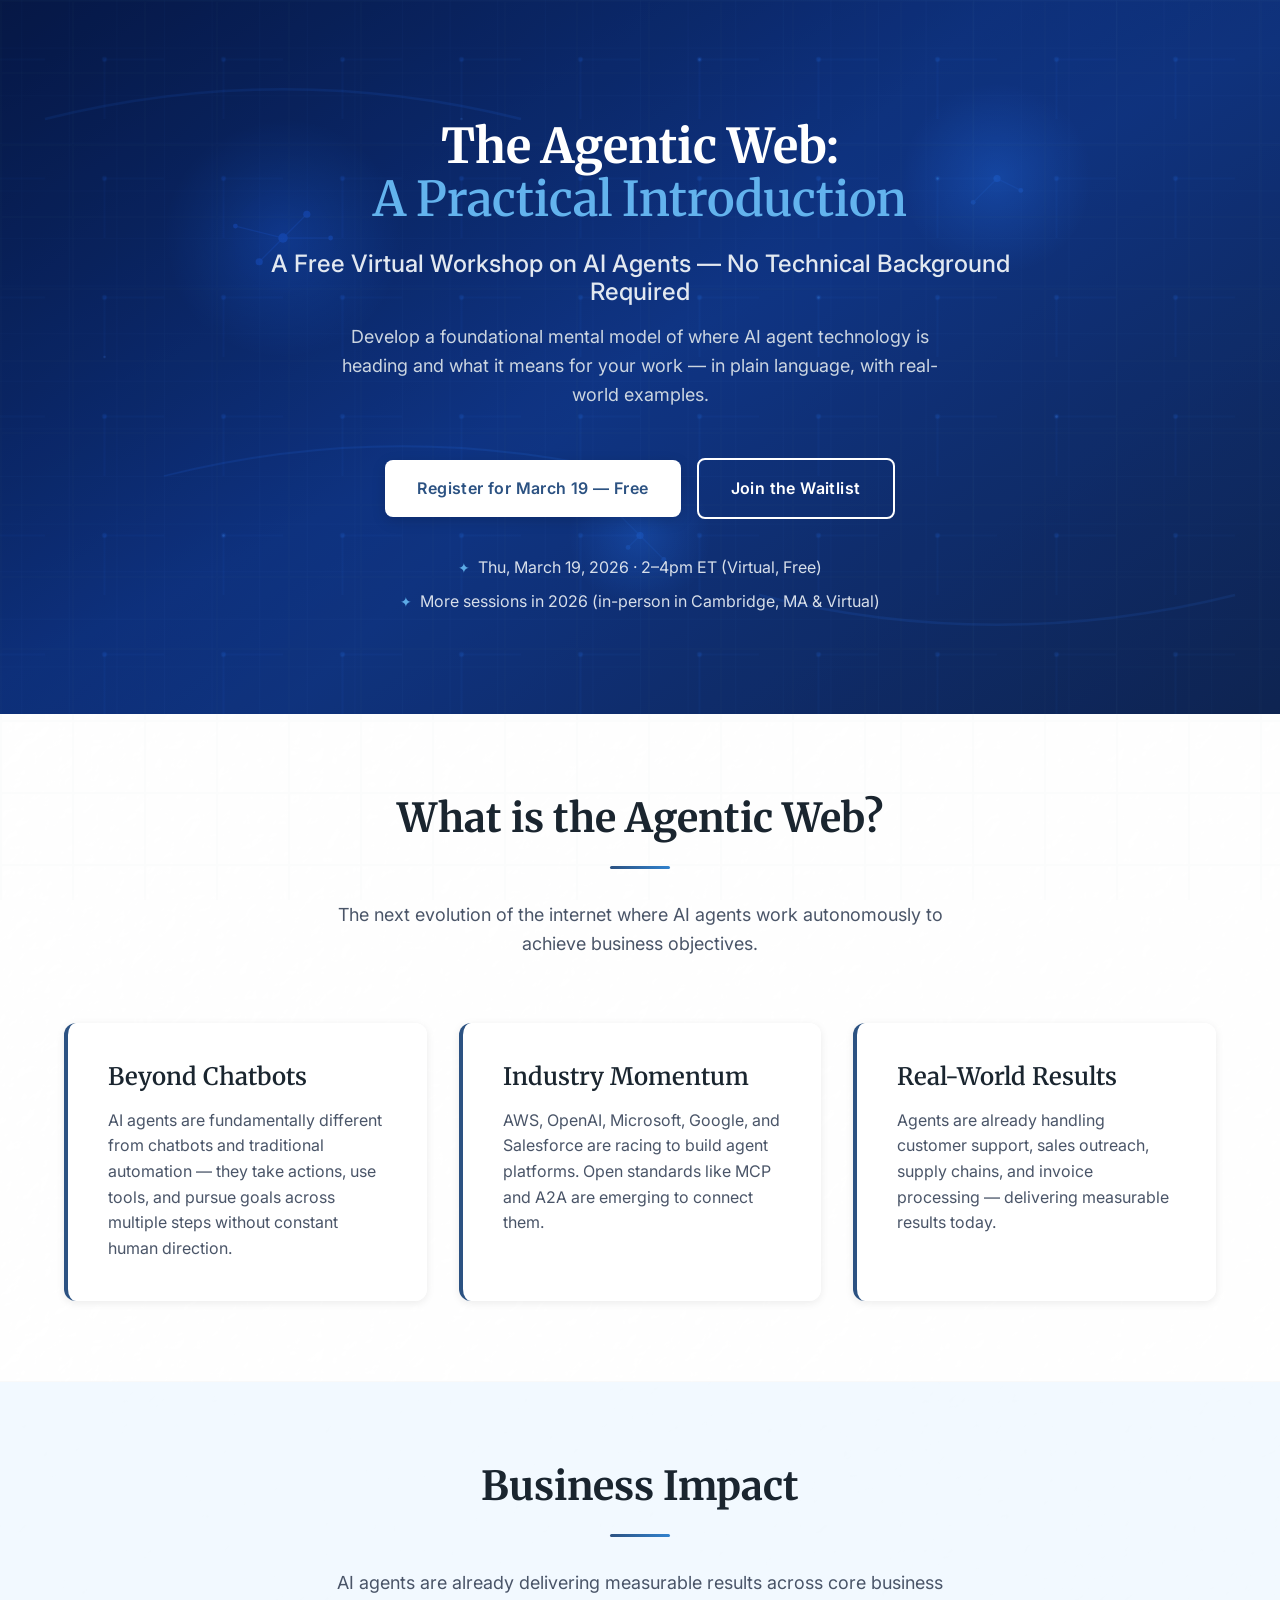
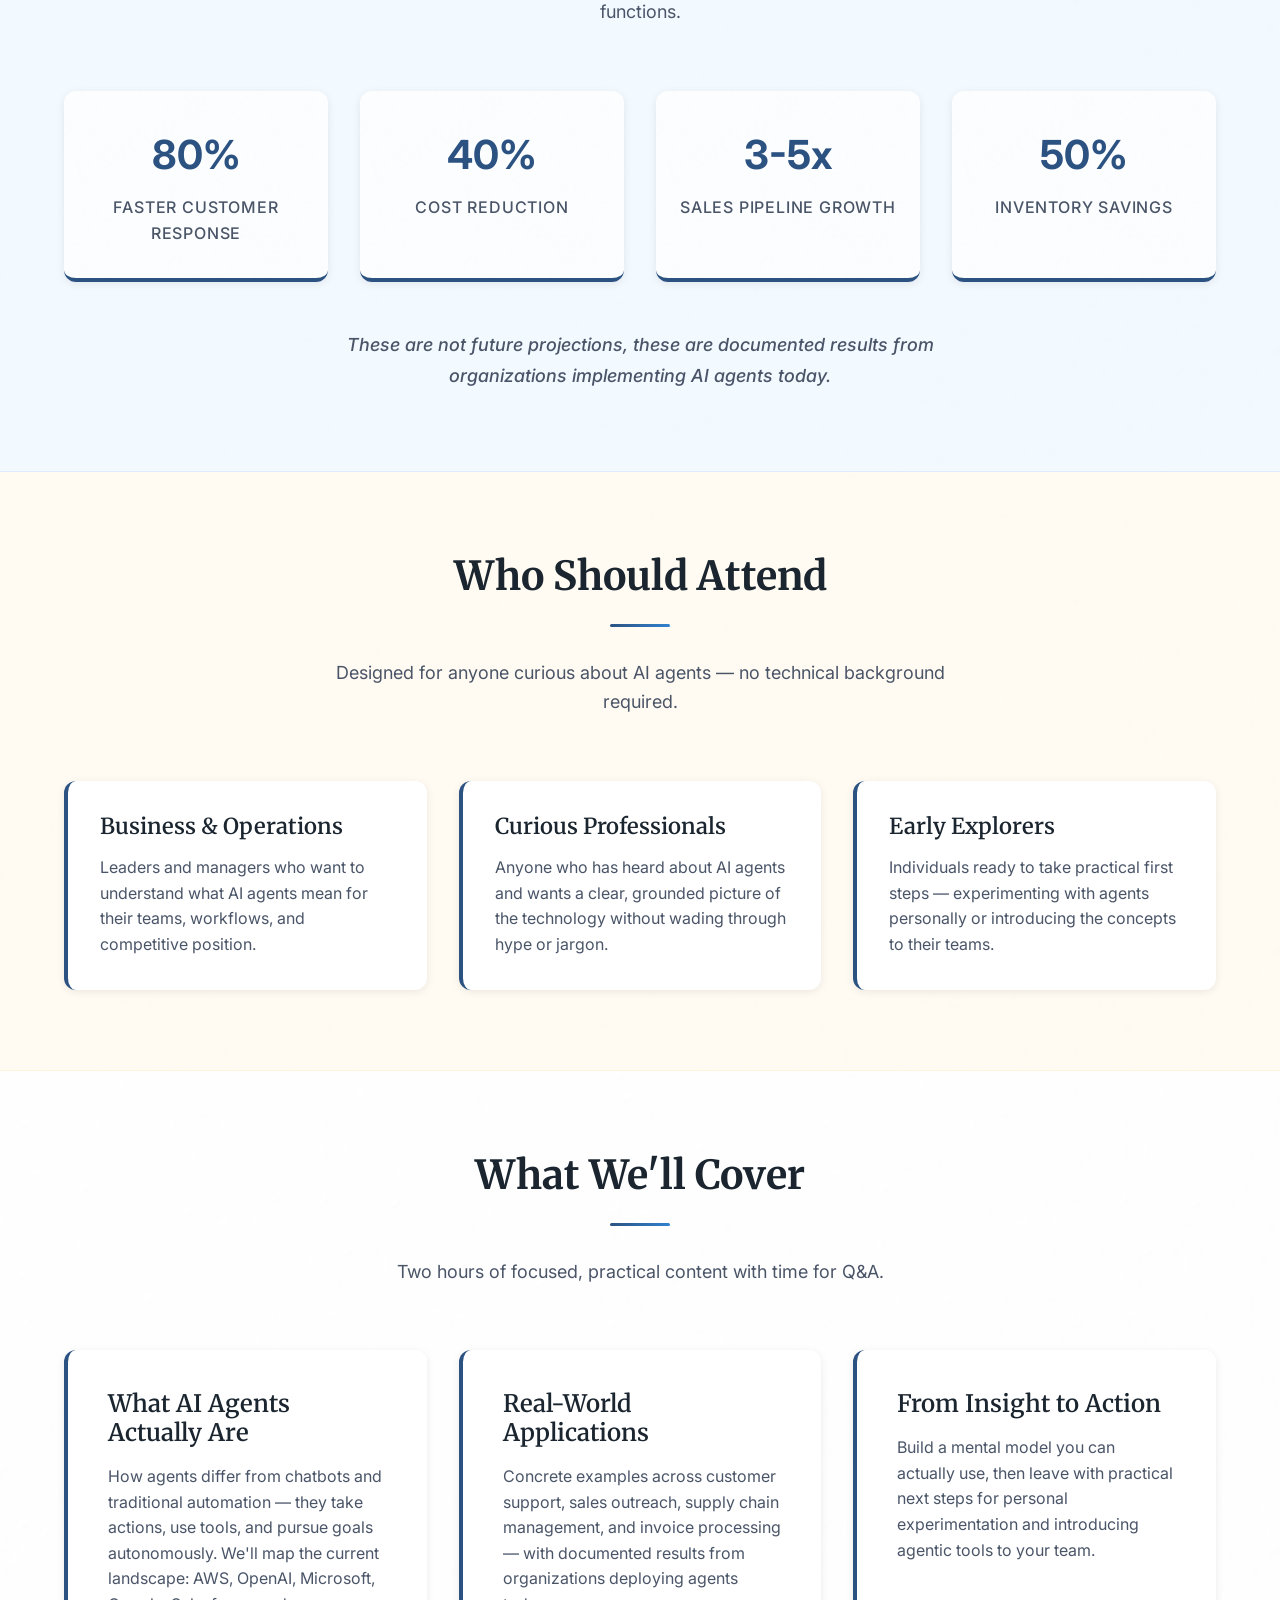
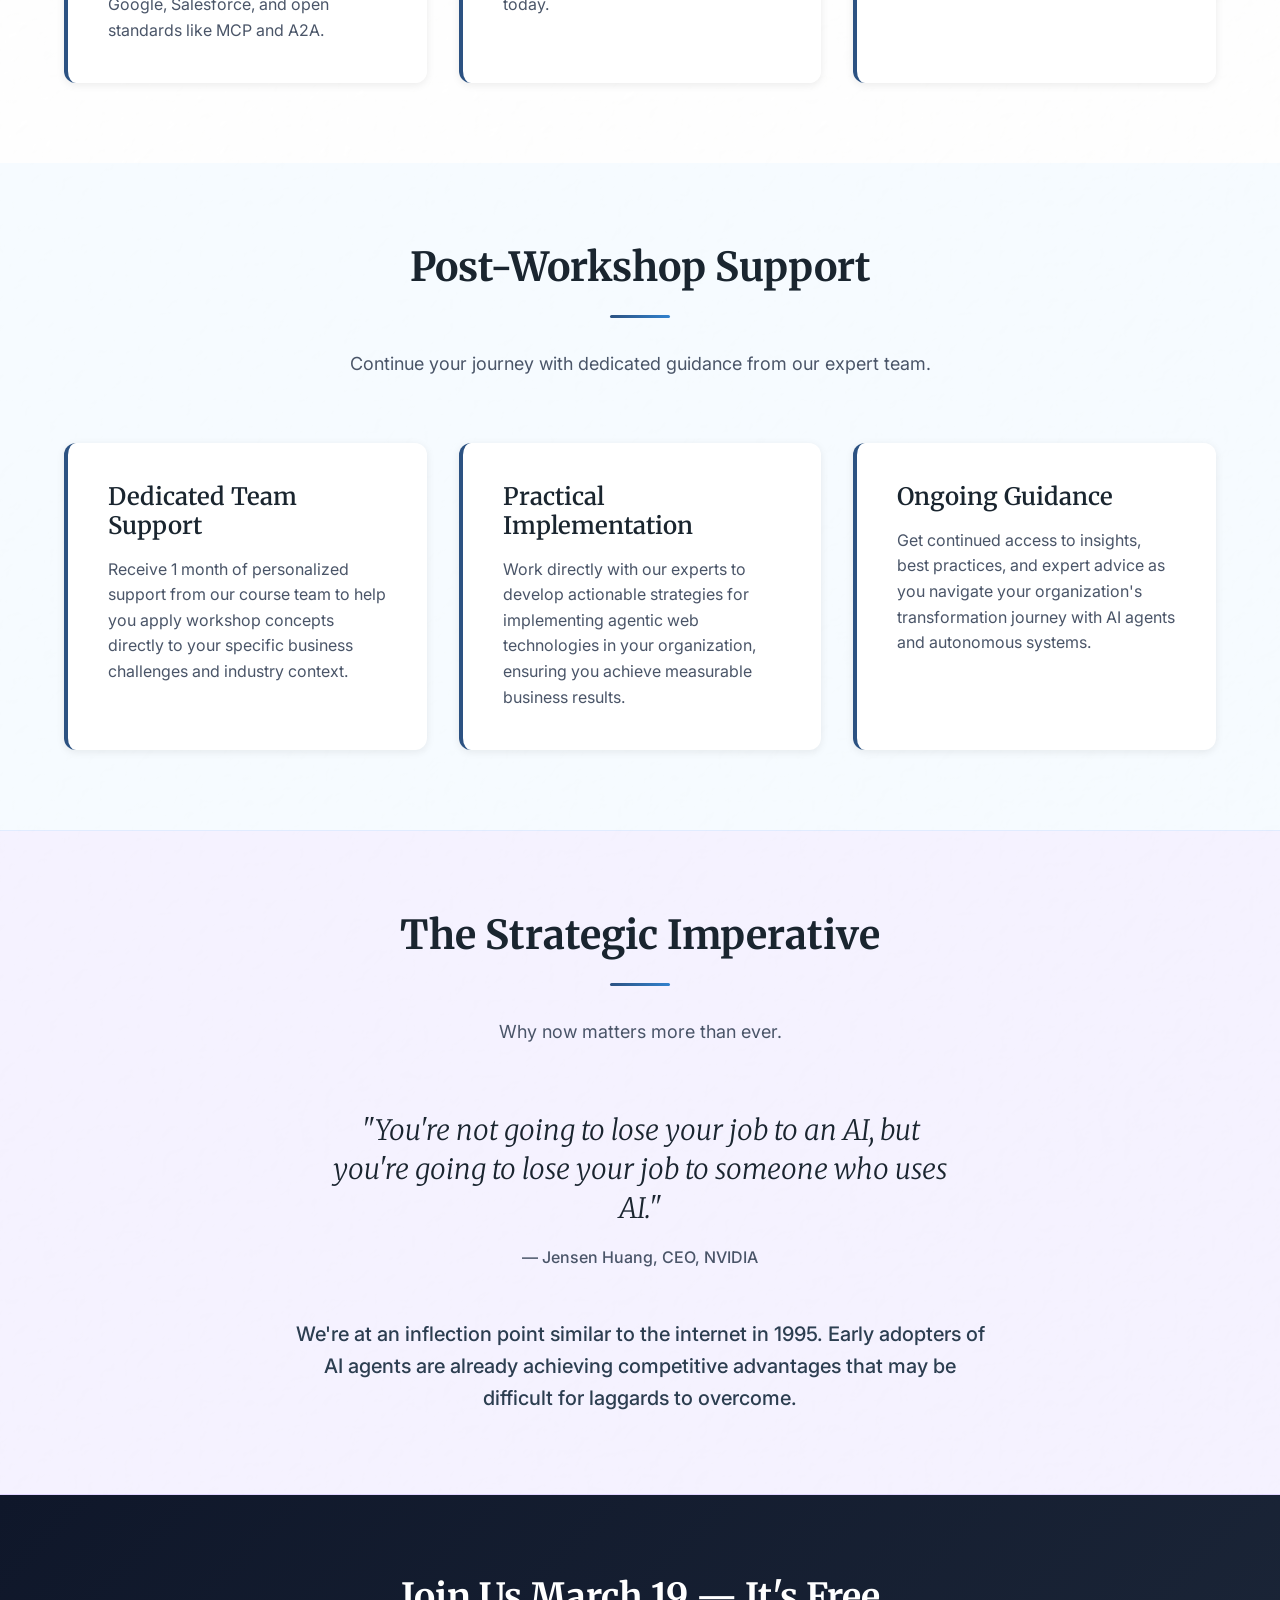
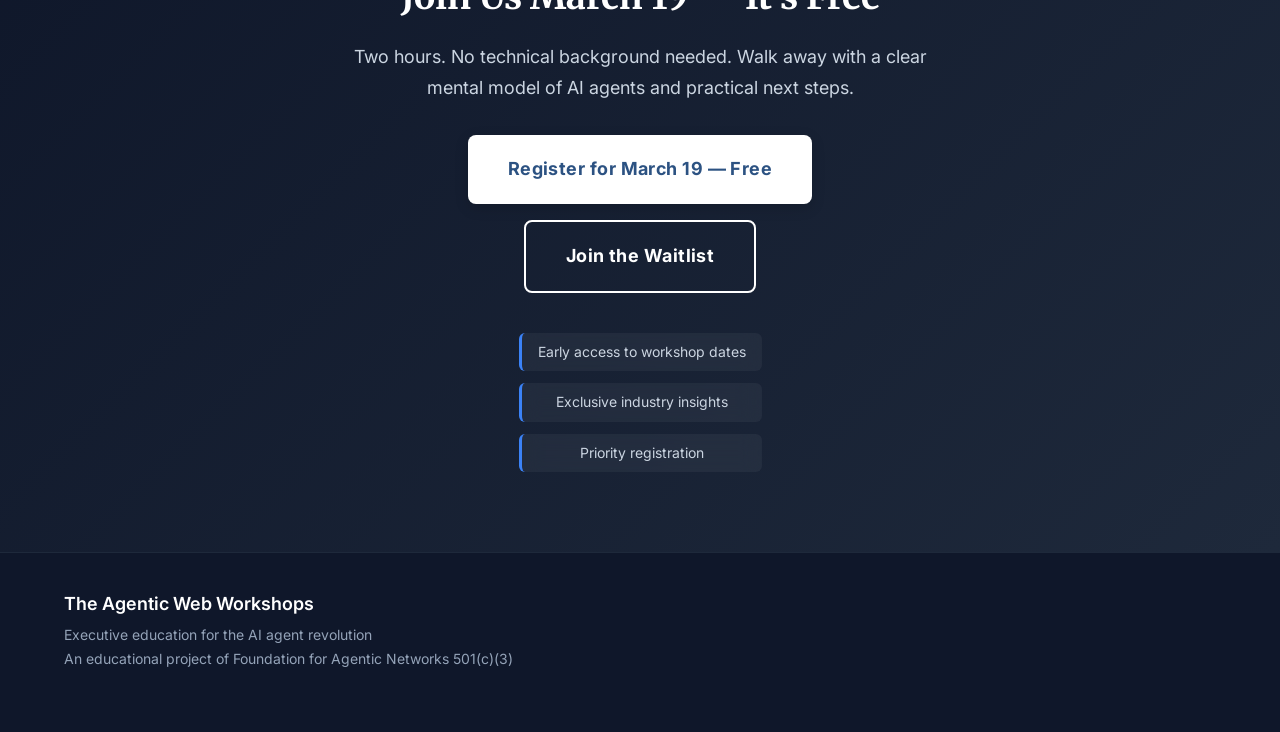
==== commit 8f091f7a: "Condense 'What We'll Cover' from 4 items to 3, fold in industry landscape and getting started" ====
--- a/index.html
+++ b/index.html
@@ -33,7 +33,7 @@
     <header class="hero">
         <div class="container">
             <div class="hero-content">
-                <h1>The Agentic Web: <span>A Practical Introduction</span></h1>
+                <h1><nobr>The Agentic Web:</nobr> <nobr><span>A Practical Introduction</span></nobr></h1>
                 <h2>A Free Virtual Workshop on AI Agents — No Technical Background Required</h2>
                 <p class="hero-description">Develop a foundational mental model of where AI agent technology is heading and what it means for your work — in plain language, with real-world examples.</p>
                 <div class="cta-section">
@@ -141,19 +141,15 @@
                 <div class="concept-grid">
                     <div class="concept">
                         <h3>What AI Agents Actually Are</h3>
-                        <p>How agents differ from chatbots and traditional automation — and why that distinction matters for how you think about deploying them.</p>
-                    </div>
-                    <div class="concept">
-                        <h3>The Industry Landscape</h3>
-                        <p>Current implementations from AWS, OpenAI, Microsoft, Google, and Salesforce, plus emerging open standards like MCP and A2A.</p>
+                        <p>How agents differ from chatbots and traditional automation — they take actions, use tools, and pursue goals autonomously. We'll map the current landscape: AWS, OpenAI, Microsoft, Google, Salesforce, and open standards like MCP and A2A.</p>
                     </div>
                     <div class="concept">
                         <h3>Real-World Applications</h3>
-                        <p>Concrete examples across customer support, sales outreach, supply chain management, and invoice processing.</p>
-                    </div>
-                    <div class="concept">
-                        <h3>Getting Started</h3>
-                        <p>Practical next steps for individual exploration and for introducing agentic tools to your team — starting this week.</p>
+                        <p>Concrete examples across customer support, sales outreach, supply chain management, and invoice processing — with documented results from organizations deploying agents today.</p>
+                    </div>
+                    <div class="concept">
+                        <h3>From Insight to Action</h3>
+                        <p>Build a mental model you can actually use, then leave with practical next steps for personal experimentation and introducing agentic tools to your team.</p>
                     </div>
                 </div>
             </div>
